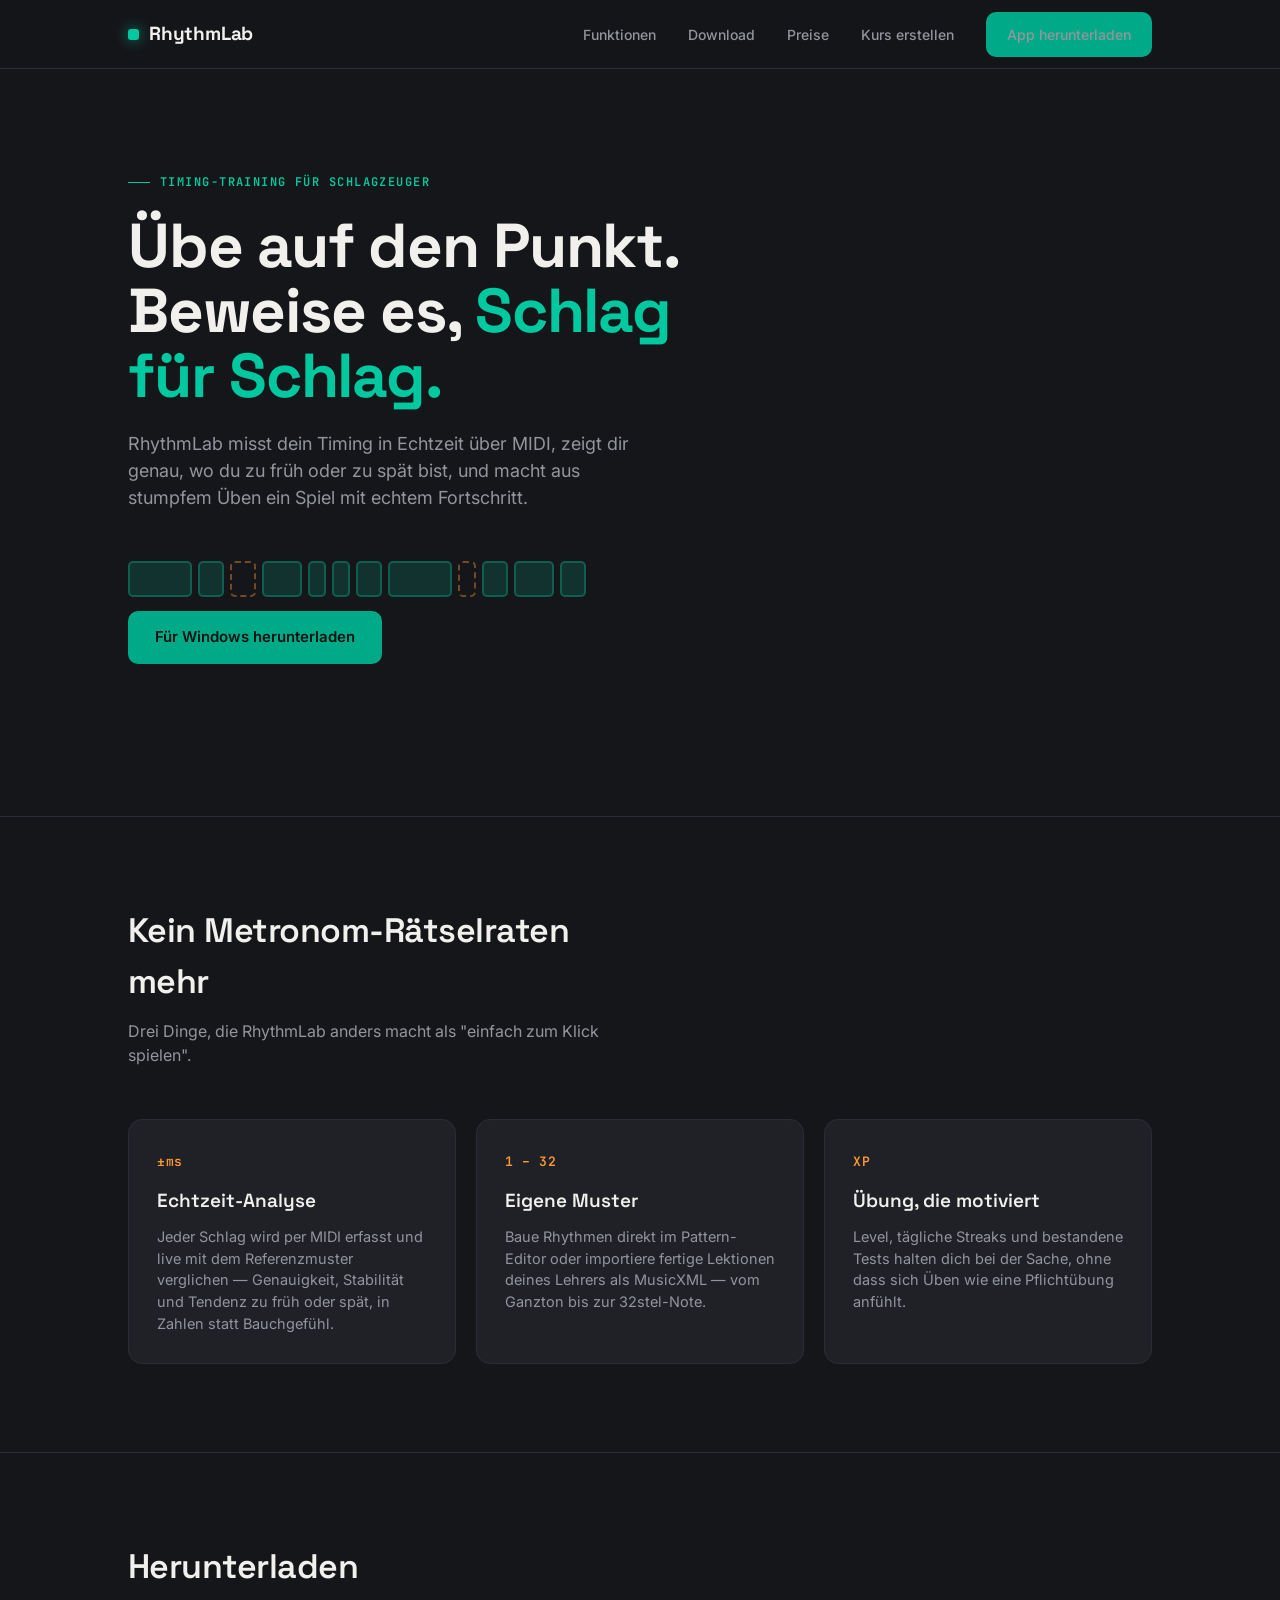
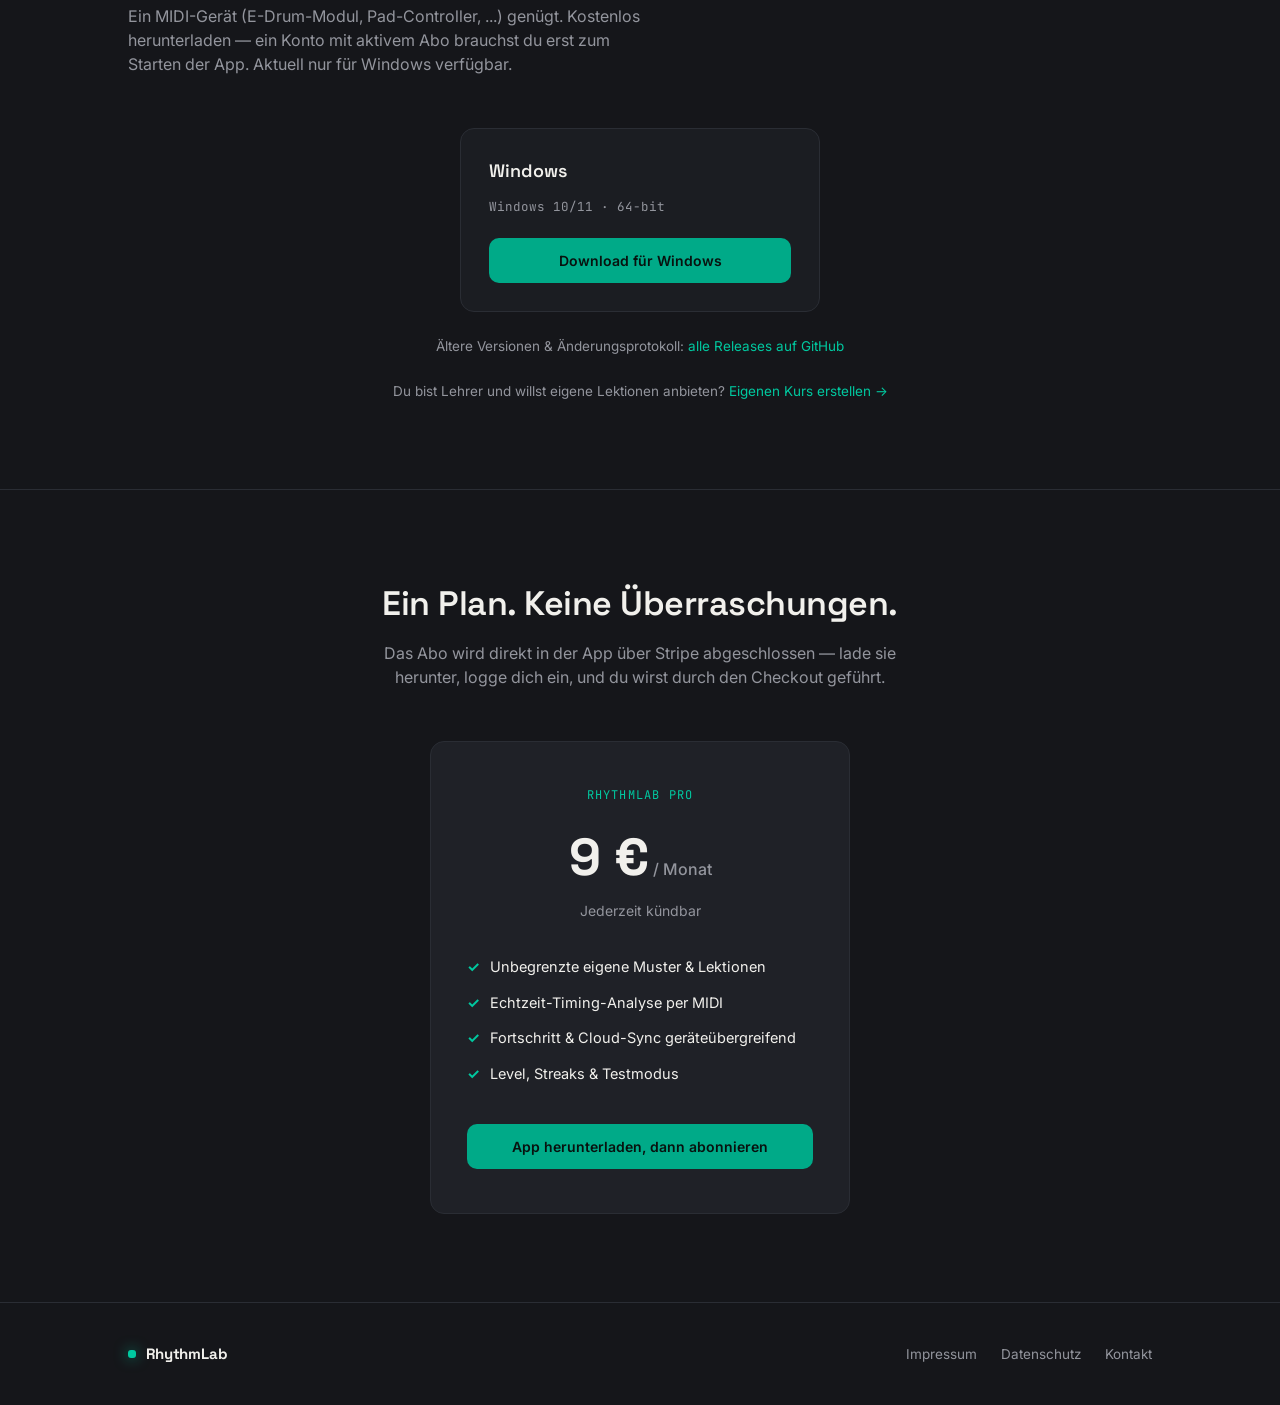
==== index.html @ f74ca128 "Update index.html" ====
<!DOCTYPE html>
<html lang="de">
<head>
<meta charset="UTF-8">
<meta name="viewport" content="width=device-width, initial-scale=1.0">
<title>RhythmLab — Timing-Training für Schlagzeuger</title>
<meta name="description" content="RhythmLab misst dein Timing in Echtzeit über MIDI und macht aus stumpfem Üben ein Spiel mit echtem Fortschritt.">
<link rel="preconnect" href="https://fonts.googleapis.com">
<link rel="preconnect" href="https://fonts.gstatic.com" crossorigin>
<link href="https://fonts.googleapis.com/css2?family=Space+Grotesk:wght@500;600;700&family=Inter:wght@400;500;600&family=JetBrains+Mono:wght@500;600&display=swap" rel="stylesheet">
<style>

  /* ============================================================
     INHALTE, DIE IHR SPÄTER WAHRSCHEINLICH ÄNDERN WOLLT
     ------------------------------------------------------------
     Alle Downloadlinks zeigen auf "/releases/latest/download/..."
     (siehe Script am Dateiende) — das bleibt bei JEDEM neuen
     Release automatisch aktuell, ohne dass ihr diese Datei
     anfassen müsst. NUR bei einer neuen App-Version müsst ihr hier
     nichts tun.
     Ändern werdet ihr eher: Copy-Texte (direkt im HTML unten),
     Preis (Abschnitt "pricing"), Impressum/Datenschutz-Links
     (Footer), Logo/Name ("RhythmLab" — Platzhalter, ersetzen).
     ============================================================ */

  :root{
    --bg:            #15161a;
    --bg-elevated:   #1b1d22;
    --card:          #1f2127;
    --border:        #2a2d34;
    --text:          #f1f0ec;
    --text-muted:    #93959d;
    --teal:          #00c9a0;
    --teal-dim:      #00aa88;
    --orange:        #ff9933;
    --radius:        14px;
    --font-display:  "Space Grotesk", sans-serif;
    --font-body:     "Inter", sans-serif;
    --font-mono:     "JetBrains Mono", monospace;
  }

  *{ box-sizing:border-box; margin:0; padding:0; }

  html{ scroll-behavior:smooth; }

  body{
    background:var(--bg);
    color:var(--text);
    font-family:var(--font-body);
    line-height:1.5;
    -webkit-font-smoothing:antialiased;
  }

  a{ color:inherit; text-decoration:none; }

  :focus-visible{
    outline:2px solid var(--teal);
    outline-offset:3px;
    border-radius:4px;
  }

  .wrap{
    max-width:1080px;
    margin:0 auto;
    padding:0 28px;
  }

  /* ---------------- NAV ---------------- */

  nav.top{
    position:sticky; top:0; z-index:20;
    background:rgba(21,22,26,0.85);
    backdrop-filter:blur(10px);
    border-bottom:1px solid var(--border);
  }
  nav.top .wrap{
    height:68px;
    display:flex; align-items:center; justify-content:space-between;
  }
  .brand{
    display:flex; align-items:center; gap:10px;
    font-family:var(--font-display); font-weight:700; font-size:19px;
    letter-spacing:-0.01em;
  }
  .brand .mark{
    width:11px; height:11px; border-radius:3px;
    background:var(--teal);
    box-shadow:0 0 14px rgba(0,201,160,0.7);
  }
  .nav-links{ display:flex; align-items:center; gap:32px; }
  .nav-links a{
    font-size:14px; color:var(--text-muted); font-weight:500;
    transition:color .15s ease;
  }
  .nav-links a:hover{ color:var(--text); }
  .btn{
    display:inline-flex; align-items:center; justify-content:center; gap:8px;
    font-family:var(--font-body); font-weight:600; font-size:14px;
    padding:11px 20px; border-radius:10px;
    border:1px solid transparent;
    cursor:pointer; transition:transform .12s ease, background .15s ease, border-color .15s ease;
  }
  .btn:hover{ transform:translateY(-1px); }
  .btn-primary{
    background:var(--teal-dim); color:#08120f;
  }
  .btn-primary:hover{ background:var(--teal); }
  .btn-ghost{
    background:transparent; color:var(--text); border-color:var(--border);
  }
  .btn-ghost:hover{ border-color:var(--teal-dim); }

  /* ---------------- HERO ---------------- */

  header.hero{
    padding:104px 0 88px;
    border-bottom:1px solid var(--border);
    overflow:hidden;
  }
  .eyebrow{
    font-family:var(--font-mono); font-size:12px; letter-spacing:0.12em;
    color:var(--teal); text-transform:uppercase; font-weight:600;
    display:flex; align-items:center; gap:10px; margin-bottom:22px;
  }
  .eyebrow::before{
    content:""; width:22px; height:1px; background:var(--teal);
  }
  h1{
    font-family:var(--font-display); font-weight:700;
    font-size:clamp(38px, 5.4vw, 62px);
    line-height:1.05; letter-spacing:-0.02em;
    max-width:15ch; margin-bottom:22px;
  }
  h1 .accent{ color:var(--teal); }
  .hero p.sub{
    font-size:18px; color:var(--text-muted); max-width:46ch; margin-bottom:36px;
  }
  .hero-cta{ display:flex; align-items:center; gap:18px; flex-wrap:wrap; margin-bottom:64px; }
  .hero-cta .btn-primary{ padding:14px 26px; font-size:15px; }
  .hero-cta .alt-os{ font-size:13px; color:var(--text-muted); }
  .hero-cta .alt-os a{ color:var(--text); border-bottom:1px solid var(--border); }
  .hero-cta .alt-os a:hover{ border-color:var(--teal); color:var(--teal); }

  /* ---- Signatur-Element: animierte Step-Chip-Sequenz, dieselbe
         visuelle Sprache wie der Pattern-Editor in der App selbst
         (pattern_display.py) — teal = Note, orange gestrichelt = Rest,
         ein Cursor läuft im Loop durch. ---- */
  .sequencer{
    display:flex; gap:6px; align-items:flex-end; height:64px;
    padding:14px 0;
  }
  .chip{
    border-radius:5px; position:relative; flex-shrink:0;
    background:rgba(0,201,160,0.16);
    border:2px solid rgba(0,201,160,0.3);
    height:36px;
    animation:pulse 3.2s ease-in-out infinite;
  }
  .chip.rest{
    background:transparent;
    border:2px dashed rgba(255,153,51,0.4);
  }
  .chip.w1{ width:64px; } .chip.w2{ width:40px; }
  .chip.w3{ width:26px; } .chip.w4{ width:18px; }

  @keyframes pulse{
    0%, 92%, 100%{ border-color:rgba(0,201,160,0.3); background:rgba(0,201,160,0.16); box-shadow:none; }
    4%{ border-color:var(--teal); background:rgba(0,201,160,0.5); box-shadow:0 0 18px rgba(0,201,160,0.55); }
  }
  .chip.rest{ animation:pulse-rest 3.2s ease-in-out infinite; }
  @keyframes pulse-rest{
    0%, 92%, 100%{ border-color:rgba(255,153,51,0.4); box-shadow:none; }
    4%{ border-color:var(--orange); box-shadow:0 0 16px rgba(255,153,51,0.5); }
  }

  @media (prefers-reduced-motion:reduce){
    html{ scroll-behavior:auto; }
    .chip{ animation:none !important; }
  }

  /* ---------------- FEATURES ---------------- */

  section{ padding:88px 0; border-bottom:1px solid var(--border); }
  .section-head{ max-width:52ch; margin-bottom:52px; }
  .section-head h2{
    font-family:var(--font-display); font-weight:600;
    font-size:clamp(26px, 3vw, 34px); letter-spacing:-0.015em; margin-bottom:12px;
  }
  .section-head p{ color:var(--text-muted); font-size:16px; }

  .grid-3{ display:grid; grid-template-columns:repeat(3, 1fr); gap:20px; }

  .card{
    background:var(--card); border:1px solid var(--border); border-radius:var(--radius);
    padding:28px;
  }
  .card .stat{
    font-family:var(--font-mono); font-weight:600; font-size:13px;
    color:var(--orange); letter-spacing:0.04em; margin-bottom:16px;
    display:inline-block;
  }
  .card h3{
    font-family:var(--font-display); font-weight:600; font-size:19px; margin-bottom:10px;
  }
  .card p{ color:var(--text-muted); font-size:14.5px; }

  /* ---------------- DOWNLOAD ---------------- */

  .grid-downloads{ display:grid; grid-template-columns:repeat(3, 1fr); gap:20px; }
  .dl-card{
    background:var(--bg-elevated); border:1px solid var(--border); border-radius:var(--radius);
    padding:28px; display:flex; flex-direction:column; gap:14px;
  }
  .dl-card .os-name{ font-family:var(--font-display); font-weight:600; font-size:18px; }
  .dl-card .os-req{ font-family:var(--font-mono); font-size:12.5px; color:var(--text-muted); }
  .dl-card .btn{ margin-top:8px; width:100%; }
  .releases-link{
    display:block; text-align:center; margin-top:24px; font-size:13.5px; color:var(--text-muted);
  }
  .releases-link a{ color:var(--teal); border-bottom:1px solid transparent; }
  .releases-link a:hover{ border-color:var(--teal); }

  /* ---------------- PRICING ---------------- */

  .pricing-card{
    max-width:420px; margin:0 auto; text-align:center;
    background:var(--card); border:1px solid var(--border); border-radius:var(--radius);
    padding:44px 36px;
  }
  .pricing-card .plan{ font-family:var(--font-mono); font-size:12px; letter-spacing:0.1em; color:var(--teal); text-transform:uppercase; margin-bottom:14px; }
  .pricing-card .price{ font-family:var(--font-display); font-size:52px; font-weight:700; margin-bottom:4px; }
  .pricing-card .price span{ font-size:16px; color:var(--text-muted); font-weight:500; font-family:var(--font-body); }
  .pricing-card .note{ color:var(--text-muted); font-size:14px; margin-bottom:28px; }
  .pricing-card ul{ list-style:none; text-align:left; margin-bottom:32px; }
  .pricing-card li{ font-size:14.5px; color:var(--text); padding:7px 0; display:flex; gap:10px; }
  .pricing-card li::before{ content:"✓"; color:var(--teal); font-weight:700; }
  .pricing-card .btn{ width:100%; }

  /* ---------------- FOOTER ---------------- */

  footer{ padding:40px 0; }
  footer .wrap{
    display:flex; justify-content:space-between; align-items:center; flex-wrap:wrap; gap:16px;
  }
  footer .brand{ font-size:15px; }
  footer .legal{ display:flex; gap:24px; font-size:13.5px; color:var(--text-muted); }
  footer .legal a:hover{ color:var(--text); }

  @media (max-width:820px){
    .grid-3, .grid-downloads{ grid-template-columns:1fr; }
    header.hero{ padding:80px 0 64px; }
  }

</style>
</head>
<body>

<nav class="top">
  <div class="wrap">
    <div class="brand"><span class="mark"></span>RhythmLab</div>
    <div class="nav-links">
      <a href="#features">Funktionen</a>
      <a href="#download">Download</a>
      <a href="#pricing">Preise</a>
      <a href="/kurs-erstellen.html">Kurs erstellen</a>
      <a class="btn btn-primary" href="#download">App herunterladen</a>
    </div>
  </div>
</nav>

<header class="hero">
  <div class="wrap">
    <div class="eyebrow">Timing-Training für Schlagzeuger</div>
    <h1>Übe auf den Punkt.<br>Beweise es, <span class="accent">Schlag für Schlag.</span></h1>
    <p class="sub">
      RhythmLab misst dein Timing in Echtzeit über MIDI, zeigt dir genau,
      wo du zu früh oder zu spät bist, und macht aus stumpfem Üben ein
      Spiel mit echtem Fortschritt.
    </p>

    <!-- Step-Sequenzer-Signatur: rein dekorativ/animiert, spiegelt
         den Pattern-Editor der App selbst wider. -->
    <div class="sequencer" aria-hidden="true">
      <div class="chip w1"></div>
      <div class="chip w3"></div>
      <div class="chip rest w3"></div>
      <div class="chip w2"></div>
      <div class="chip w4"></div>
      <div class="chip w4"></div>
      <div class="chip w3"></div>
      <div class="chip w1"></div>
      <div class="chip rest w4"></div>
      <div class="chip w3"></div>
      <div class="chip w2"></div>
      <div class="chip w3"></div>
    </div>

    <div class="hero-cta">
      <a id="primary-download" class="btn btn-primary" href="#download">
        Für Windows herunterladen
      </a>
    </div>
  </div>
</header>

<section id="features">
  <div class="wrap">
    <div class="section-head">
      <h2>Kein Metronom-Rätselraten mehr</h2>
      <p>Drei Dinge, die RhythmLab anders macht als "einfach zum Klick spielen".</p>
    </div>
    <div class="grid-3">
      <div class="card">
        <span class="stat">±ms</span>
        <h3>Echtzeit-Analyse</h3>
        <p>Jeder Schlag wird per MIDI erfasst und live mit dem Referenzmuster
           verglichen — Genauigkeit, Stabilität und Tendenz zu früh oder spät,
           in Zahlen statt Bauchgefühl.</p>
      </div>
      <div class="card">
        <span class="stat">1 – 32</span>
        <h3>Eigene Muster</h3>
        <p>Baue Rhythmen direkt im Pattern-Editor oder importiere fertige
           Lektionen deines Lehrers als MusicXML — vom Ganzton bis zur
           32stel-Note.</p>
      </div>
      <div class="card">
        <span class="stat">XP</span>
        <h3>Übung, die motiviert</h3>
        <p>Level, tägliche Streaks und bestandene Tests halten dich bei der
           Sache, ohne dass sich Üben wie eine Pflichtübung anfühlt.</p>
      </div>
    </div>
  </div>
</section>

<section id="download">
  <div class="wrap">
    <div class="section-head">
      <h2>Herunterladen</h2>
      <p>Ein MIDI-Gerät (E-Drum-Modul, Pad-Controller, ...) genügt. Kostenlos
         herunterladen — ein Konto mit aktivem Abo brauchst du erst zum
         Starten der App. Aktuell nur für Windows verfügbar.</p>
    </div>
    <div class="grid-downloads" style="grid-template-columns:1fr; max-width:360px; margin:0 auto;">

      <div class="dl-card">
        <div class="os-name">Windows</div>
        <div class="os-req">Windows 10/11 · 64-bit</div>
        <a class="btn btn-primary" data-dl="windows" href="#">Download für Windows</a>
      </div>

    </div>
    <div class="releases-link">
      Ältere Versionen &amp; Änderungsprotokoll: <a id="releases-page-link" href="#" target="_blank" rel="noopener">alle Releases auf GitHub</a>
    </div>
    <div class="releases-link">
      Du bist Lehrer und willst eigene Lektionen anbieten? <a href="/kurs-erstellen.html">Eigenen Kurs erstellen →</a>
    </div>
  </div>
</section>

<section id="pricing">
  <div class="wrap">
    <div class="section-head" style="margin:0 auto 52px; text-align:center;">
      <h2>Ein Plan. Keine Überraschungen.</h2>
      <p style="margin:0 auto;">Das Abo wird direkt in der App über Stripe abgeschlossen — lade sie
         herunter, logge dich ein, und du wirst durch den Checkout geführt.</p>
    </div>
    <div class="pricing-card">
      <div class="plan">RhythmLab Pro</div>
      <div class="price">9&nbsp;€<span>&nbsp;/ Monat</span></div>
      <div class="note">Jederzeit kündbar</div>
      <ul>
        <li>Unbegrenzte eigene Muster &amp; Lektionen</li>
        <li>Echtzeit-Timing-Analyse per MIDI</li>
        <li>Fortschritt &amp; Cloud-Sync geräteübergreifend</li>
        <li>Level, Streaks &amp; Testmodus</li>
      </ul>
      <a class="btn btn-primary" href="#download">App herunterladen, dann abonnieren</a>
    </div>
  </div>
</section>

<footer>
  <div class="wrap">
    <div class="brand"><span class="mark" style="width:8px;height:8px;"></span>RhythmLab</div>
    <div class="legal">
      <a href="/impressum.html">Impressum</a>
      <a href="/datenschutz.html">Datenschutz</a>
      <a href="mailto:info@drumtiming.com">Kontakt</a>
    </div>
  </div>
</footer>

<script>
  /* ============================================================
     KONFIGURATION — hier tragt ihr einmalig euer GitHub-Repo ein.
     Die Downloadlinks brauchen danach bei neuen App-Versionen KEINE
     Änderung mehr: "/releases/latest/download/<datei>" liefert
     immer automatisch die aktuellste hochgeladene Datei dieses
     Namens (siehe .github/workflows/build-release.yml, das genau
     diese Dateinamen erzeugt).
     ============================================================ */
  const GITHUB_OWNER = "Tim0324";
  const GITHUB_REPO  = "drumtiming-releases";

  // Einzelne .exe (--onefile-Build), kein .zip mehr — Dateiname muss
  // bei jedem künftigen manuellen Release exakt so wieder hochgeladen
  // werden, sonst zeigt der Link ins Leere.
  const ASSETS = {
    windows: "DrumTiming.exe",
  };

  const releaseBase = `https://github.com/${GITHUB_OWNER}/${GITHUB_REPO}/releases/latest/download/`;
  const releasesPage = `https://github.com/${GITHUB_OWNER}/${GITHUB_REPO}/releases`;

  document.querySelectorAll("[data-dl]").forEach(el => {
    const os = el.getAttribute("data-dl");
    el.href = releaseBase + ASSETS[os];
  });
  document.getElementById("releases-page-link").href = releasesPage;

  // Nur Windows im Angebot — der große Hero-Button zeigt daher immer
  // direkt auf die feste "latest"-Download-URL, ohne OS-Erkennung.
  const primary = document.getElementById("primary-download");
  primary.href = releaseBase + ASSETS.windows;
</script>

</body>
</html>
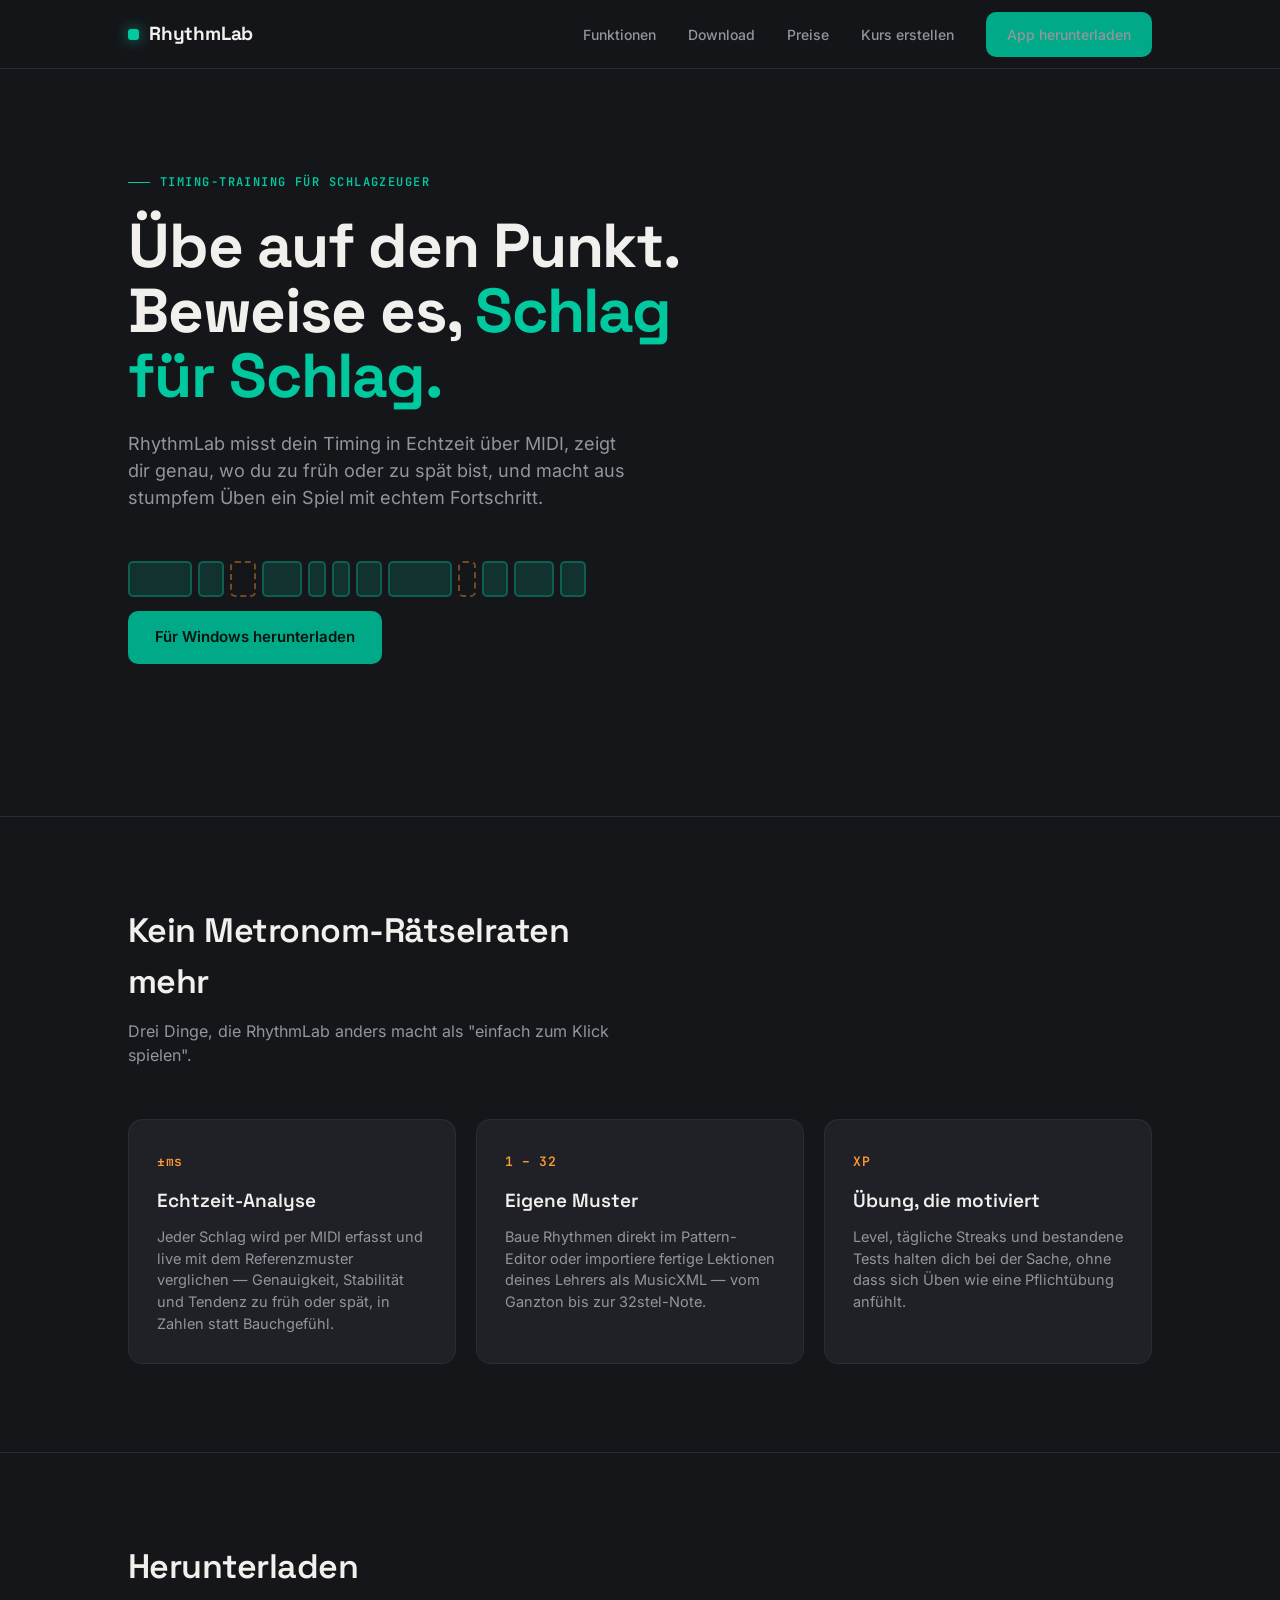
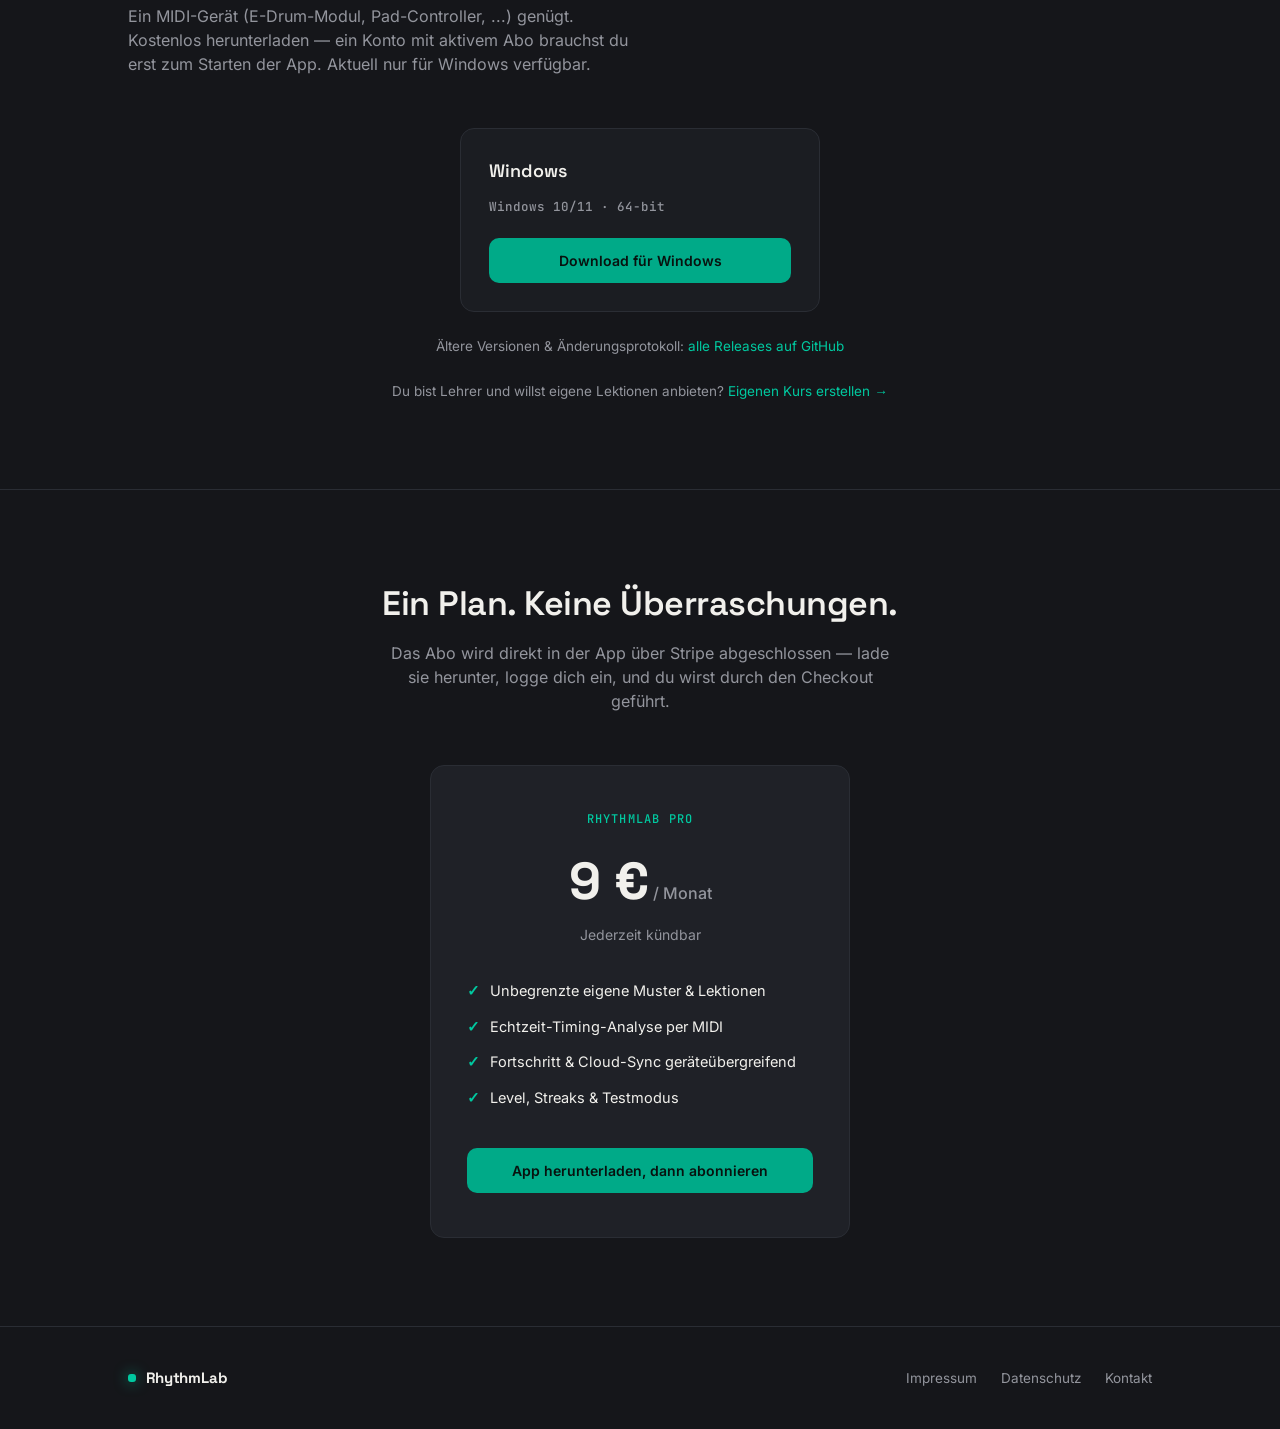
==== commit 84de4c5f: "Update index.html" ====
--- a/index.html
+++ b/index.html
@@ -5,9 +5,7 @@
 <meta name="viewport" content="width=device-width, initial-scale=1.0">
 <title>RhythmLab — Timing-Training für Schlagzeuger</title>
 <meta name="description" content="RhythmLab misst dein Timing in Echtzeit über MIDI und macht aus stumpfem Üben ein Spiel mit echtem Fortschritt.">
-<link rel="preconnect" href="https://fonts.googleapis.com">
-<link rel="preconnect" href="https://fonts.gstatic.com" crossorigin>
-<link href="https://fonts.googleapis.com/css2?family=Space+Grotesk:wght@500;600;700&family=Inter:wght@400;500;600&family=JetBrains+Mono:wght@500;600&display=swap" rel="stylesheet">
+<link href="/fonts/fonts.css" rel="stylesheet">
 <style>
 
   /* ============================================================
@@ -428,4 +426,4 @@
 </script>
 
 </body>
-</html>
+</html>
--- a/fonts/fonts.css
+++ b/fonts/fonts.css
@@ -0,0 +1,56 @@
+@font-face {
+  font-family: 'Space Grotesk';
+  font-style: normal;
+  font-weight: 500;
+  font-display: swap;
+  src: url('/fonts/space-grotesk-500.woff2') format('woff2');
+}
+@font-face {
+  font-family: 'Space Grotesk';
+  font-style: normal;
+  font-weight: 600;
+  font-display: swap;
+  src: url('/fonts/space-grotesk-600.woff2') format('woff2');
+}
+@font-face {
+  font-family: 'Space Grotesk';
+  font-style: normal;
+  font-weight: 700;
+  font-display: swap;
+  src: url('/fonts/space-grotesk-700.woff2') format('woff2');
+}
+@font-face {
+  font-family: 'Inter';
+  font-style: normal;
+  font-weight: 400;
+  font-display: swap;
+  src: url('/fonts/inter-400.woff2') format('woff2');
+}
+@font-face {
+  font-family: 'Inter';
+  font-style: normal;
+  font-weight: 500;
+  font-display: swap;
+  src: url('/fonts/inter-500.woff2') format('woff2');
+}
+@font-face {
+  font-family: 'Inter';
+  font-style: normal;
+  font-weight: 600;
+  font-display: swap;
+  src: url('/fonts/inter-600.woff2') format('woff2');
+}
+@font-face {
+  font-family: 'JetBrains Mono';
+  font-style: normal;
+  font-weight: 500;
+  font-display: swap;
+  src: url('/fonts/jetbrains-mono-500.woff2') format('woff2');
+}
+@font-face {
+  font-family: 'JetBrains Mono';
+  font-style: normal;
+  font-weight: 600;
+  font-display: swap;
+  src: url('/fonts/jetbrains-mono-600.woff2') format('woff2');
+}
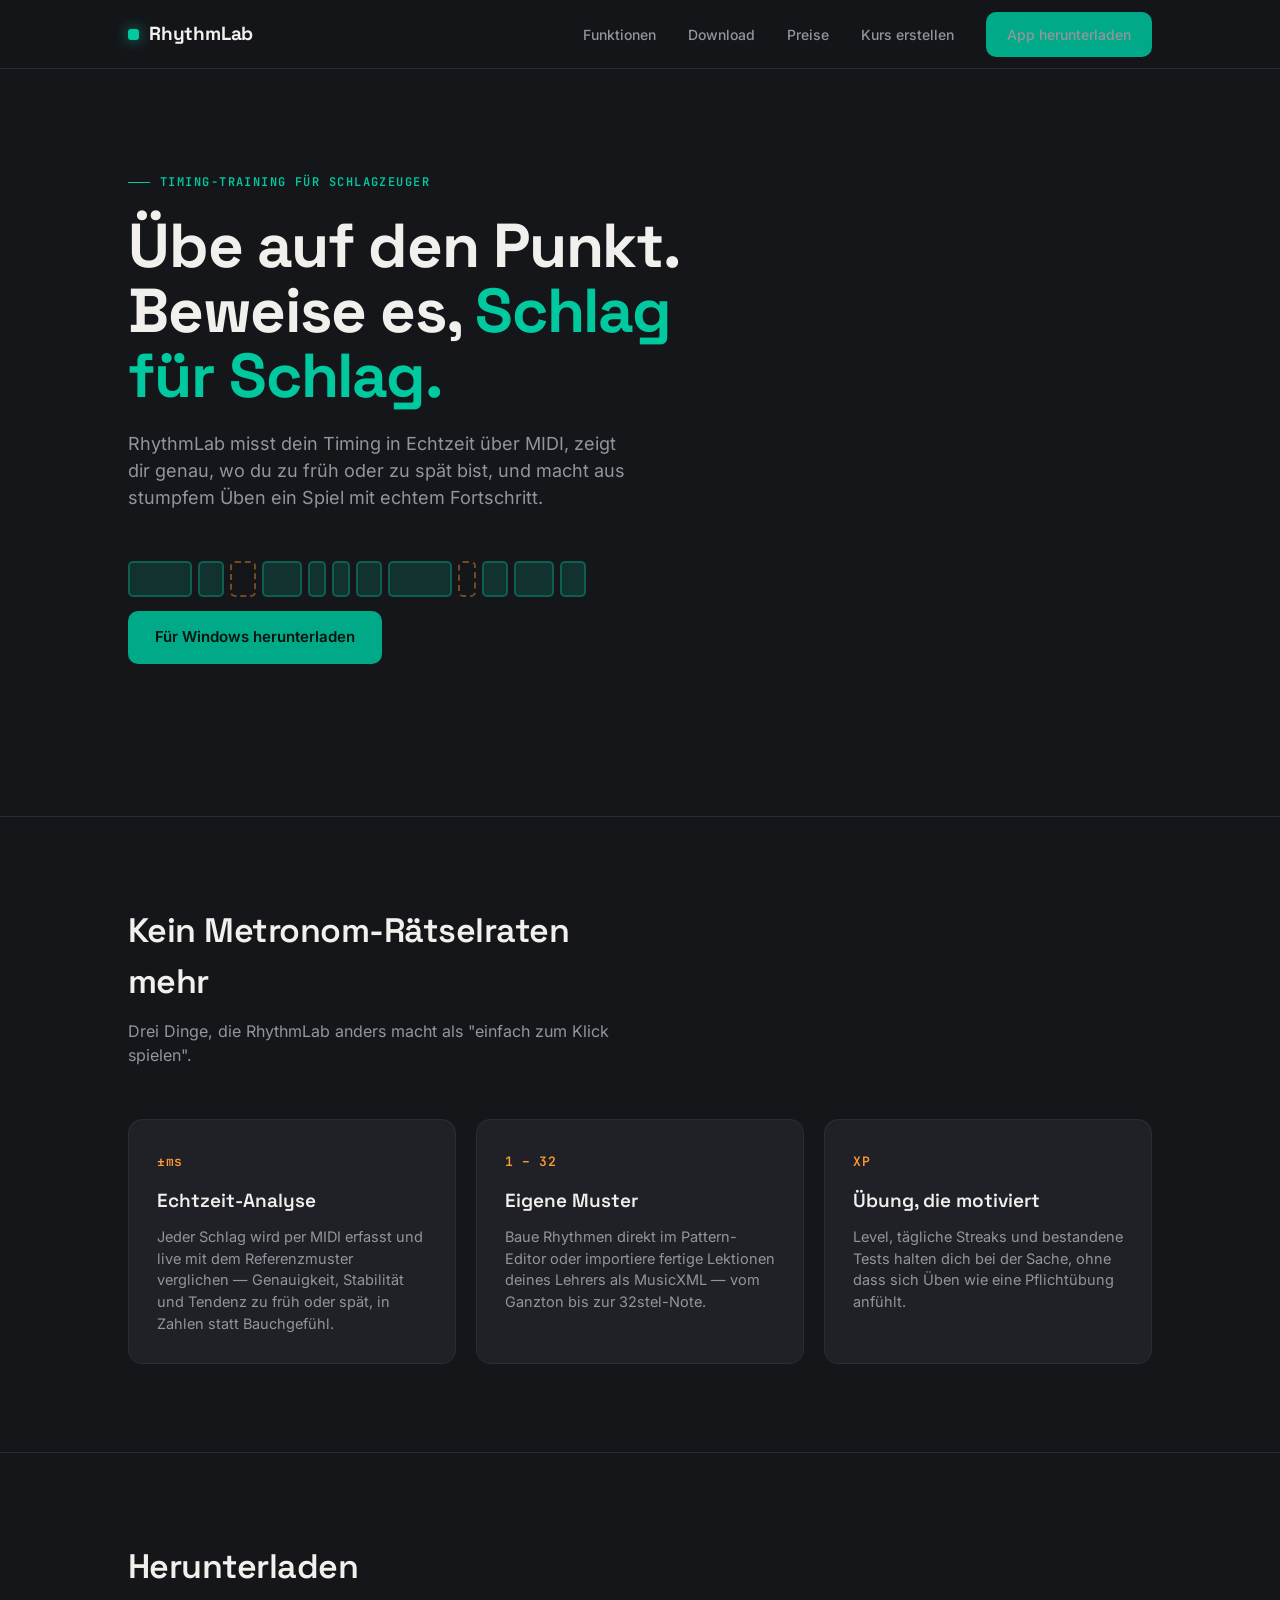
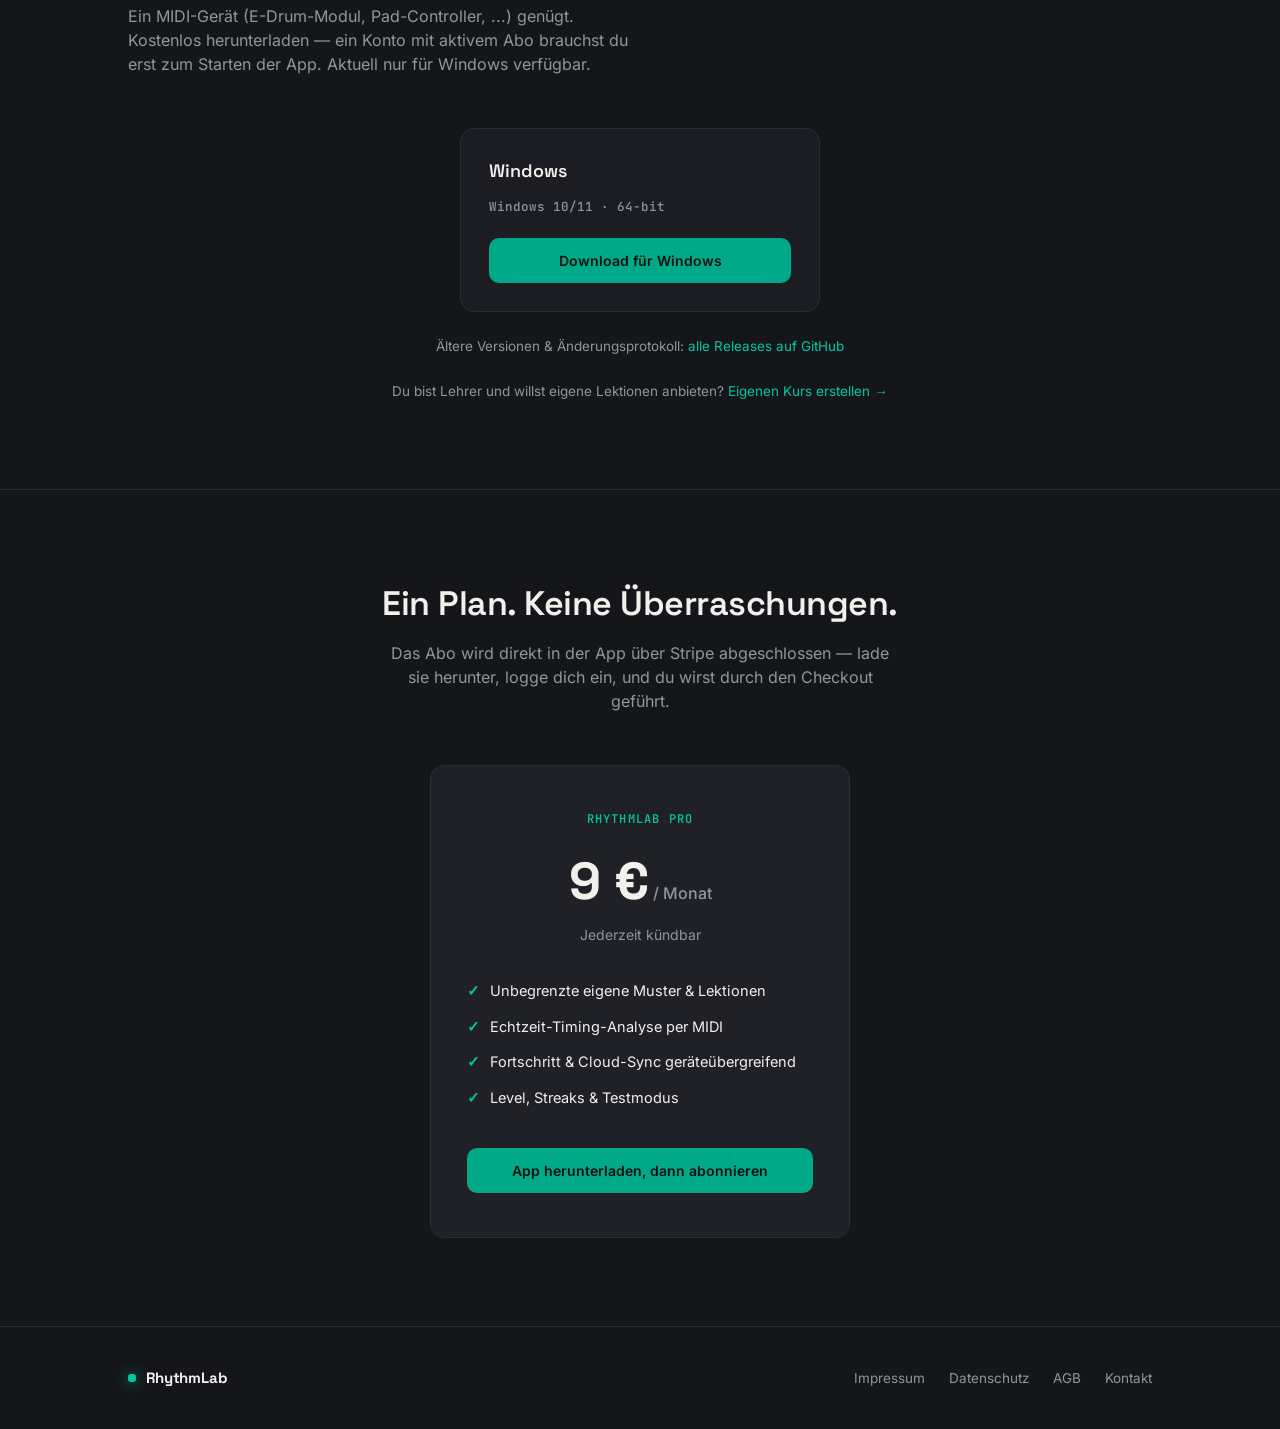
==== commit 4ab483e1: "Update index.html" ====
--- a/index.html
+++ b/index.html
@@ -386,6 +386,7 @@
     <div class="legal">
       <a href="/impressum.html">Impressum</a>
       <a href="/datenschutz.html">Datenschutz</a>
+      <a href="/agb.html">AGB</a>
       <a href="mailto:info@drumtiming.com">Kontakt</a>
     </div>
   </div>
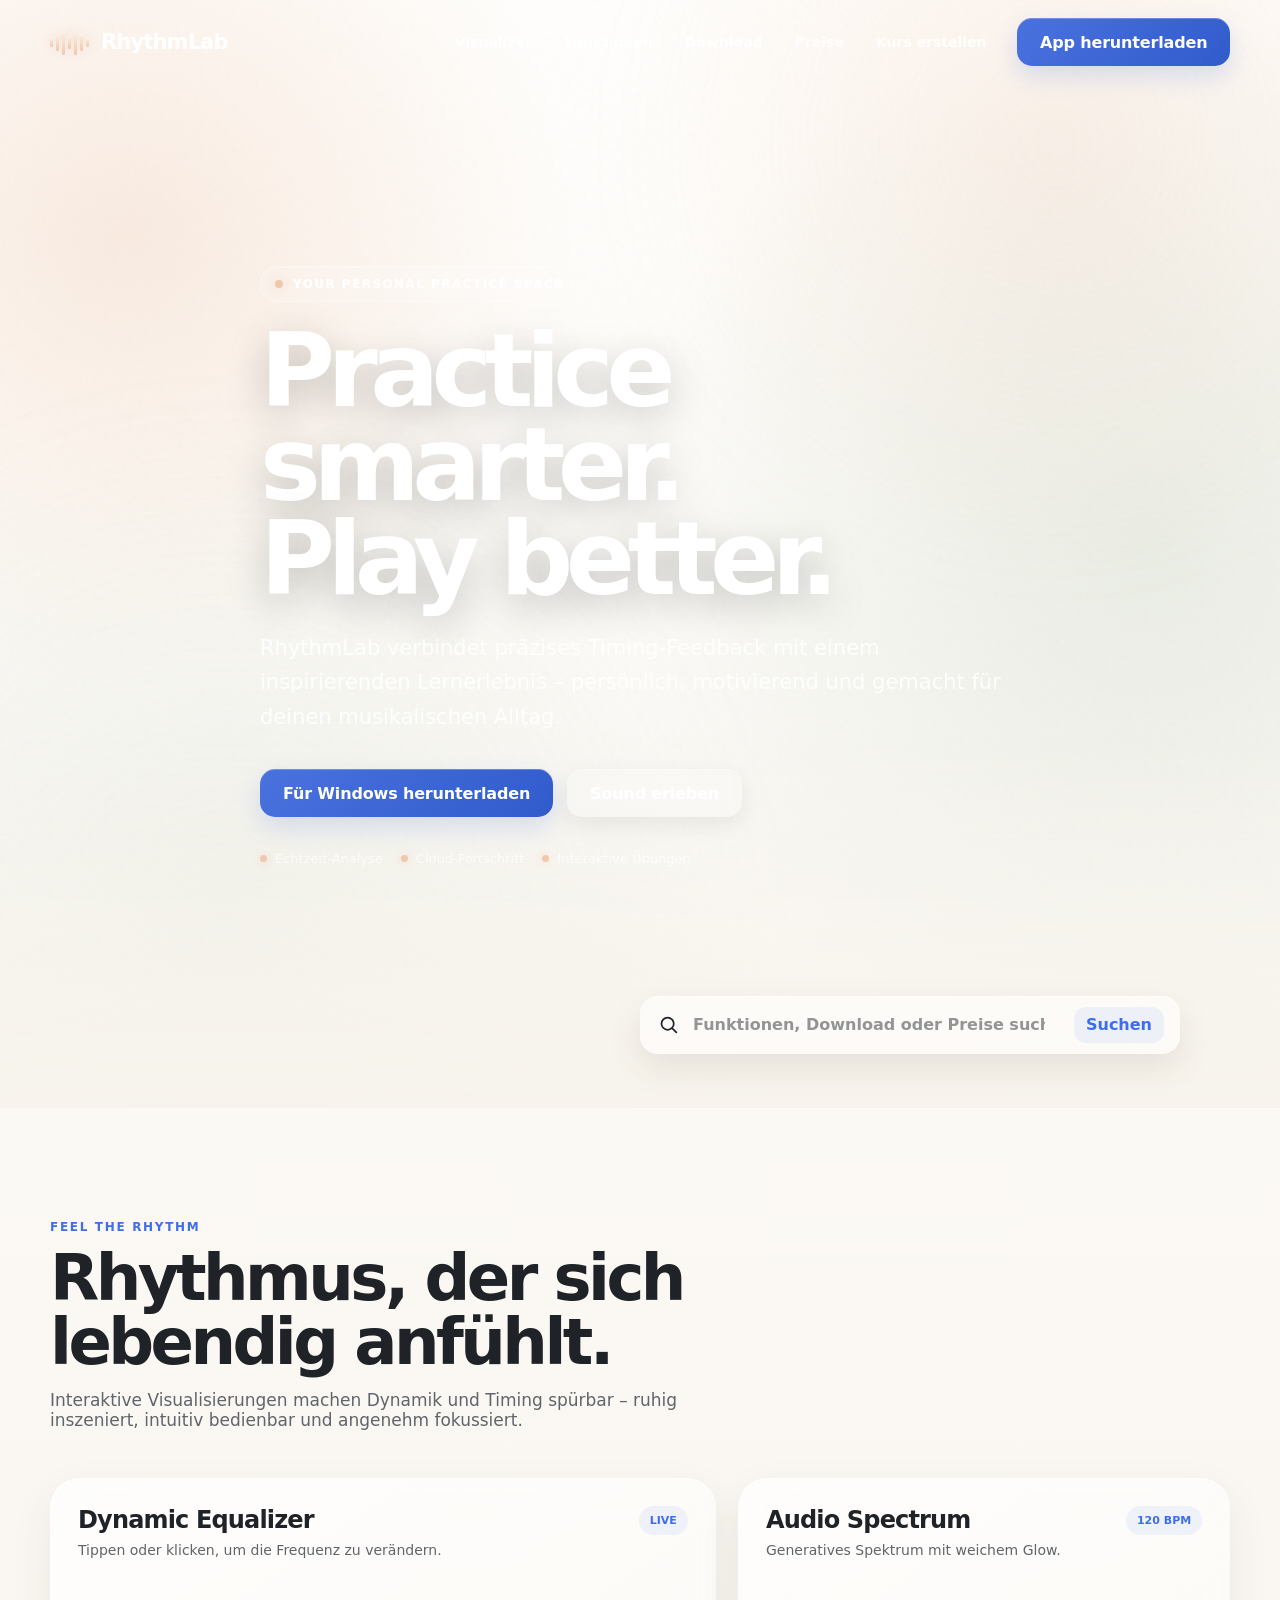
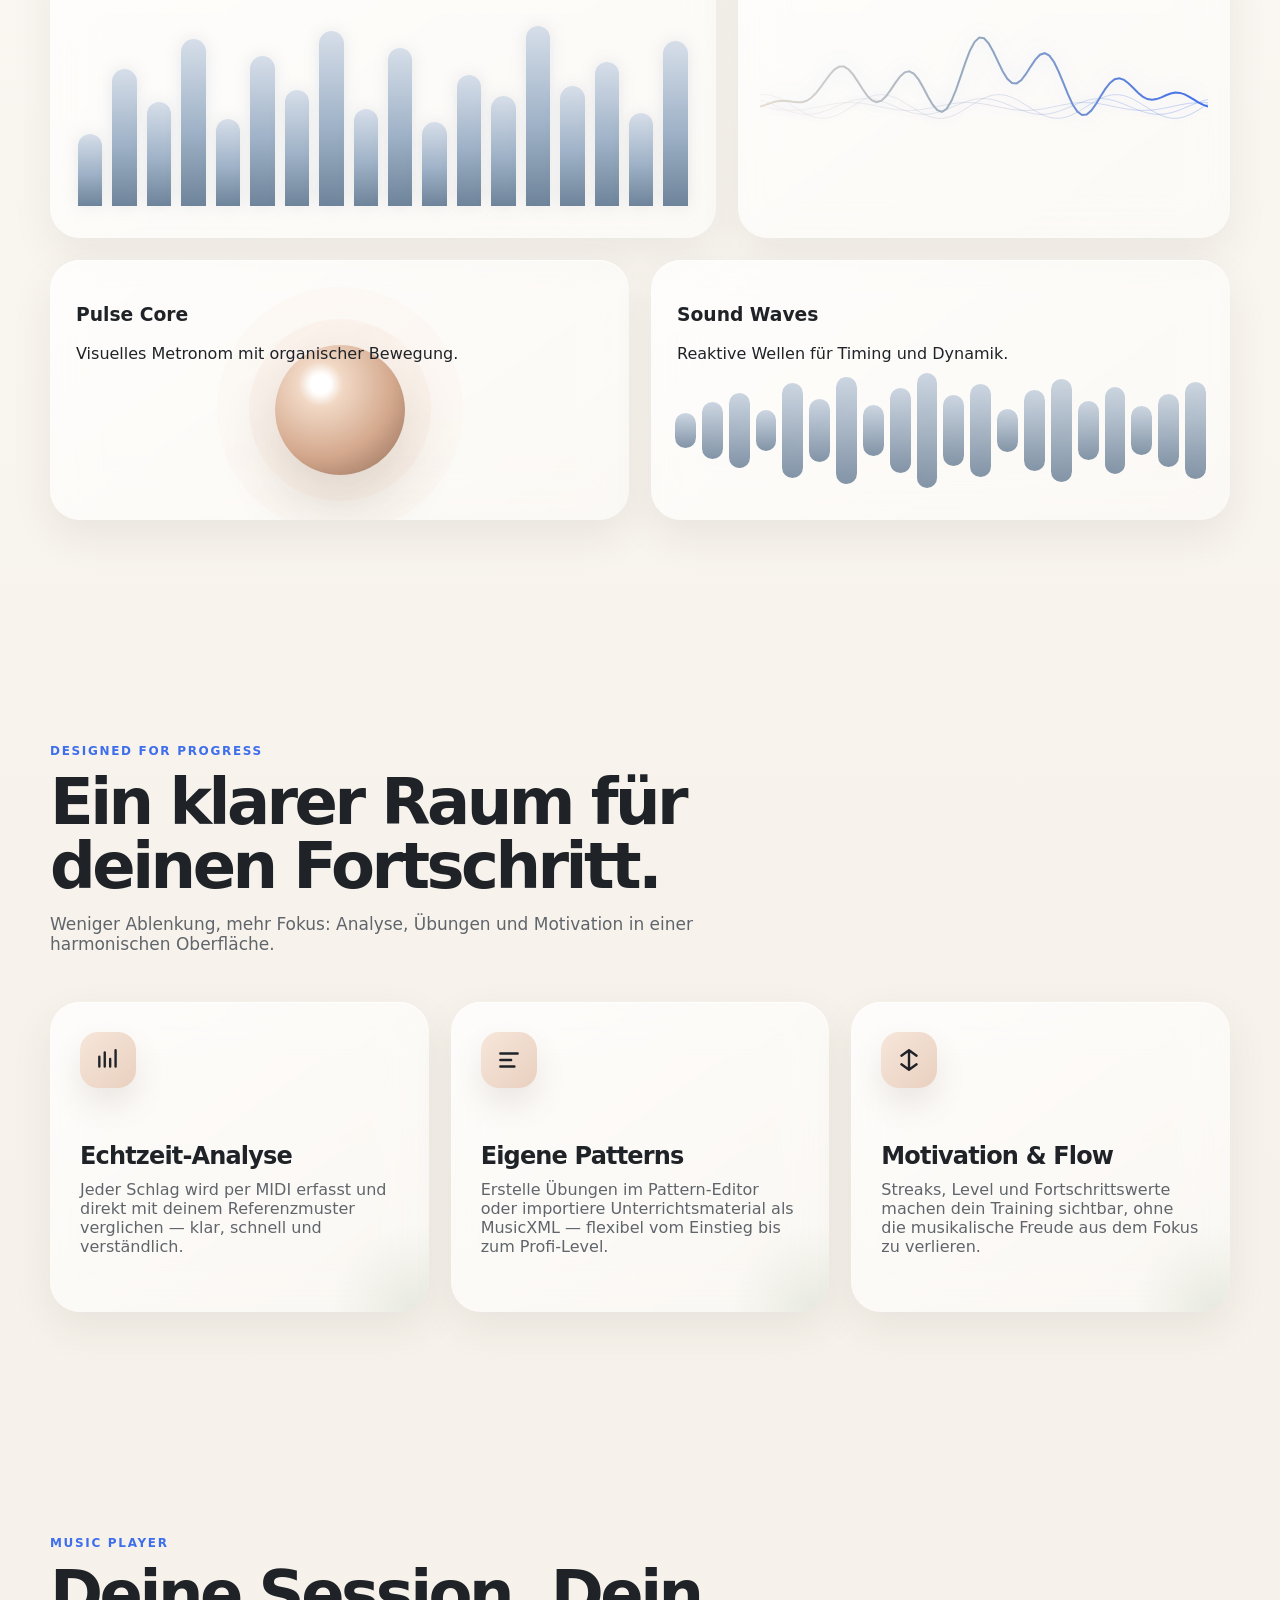
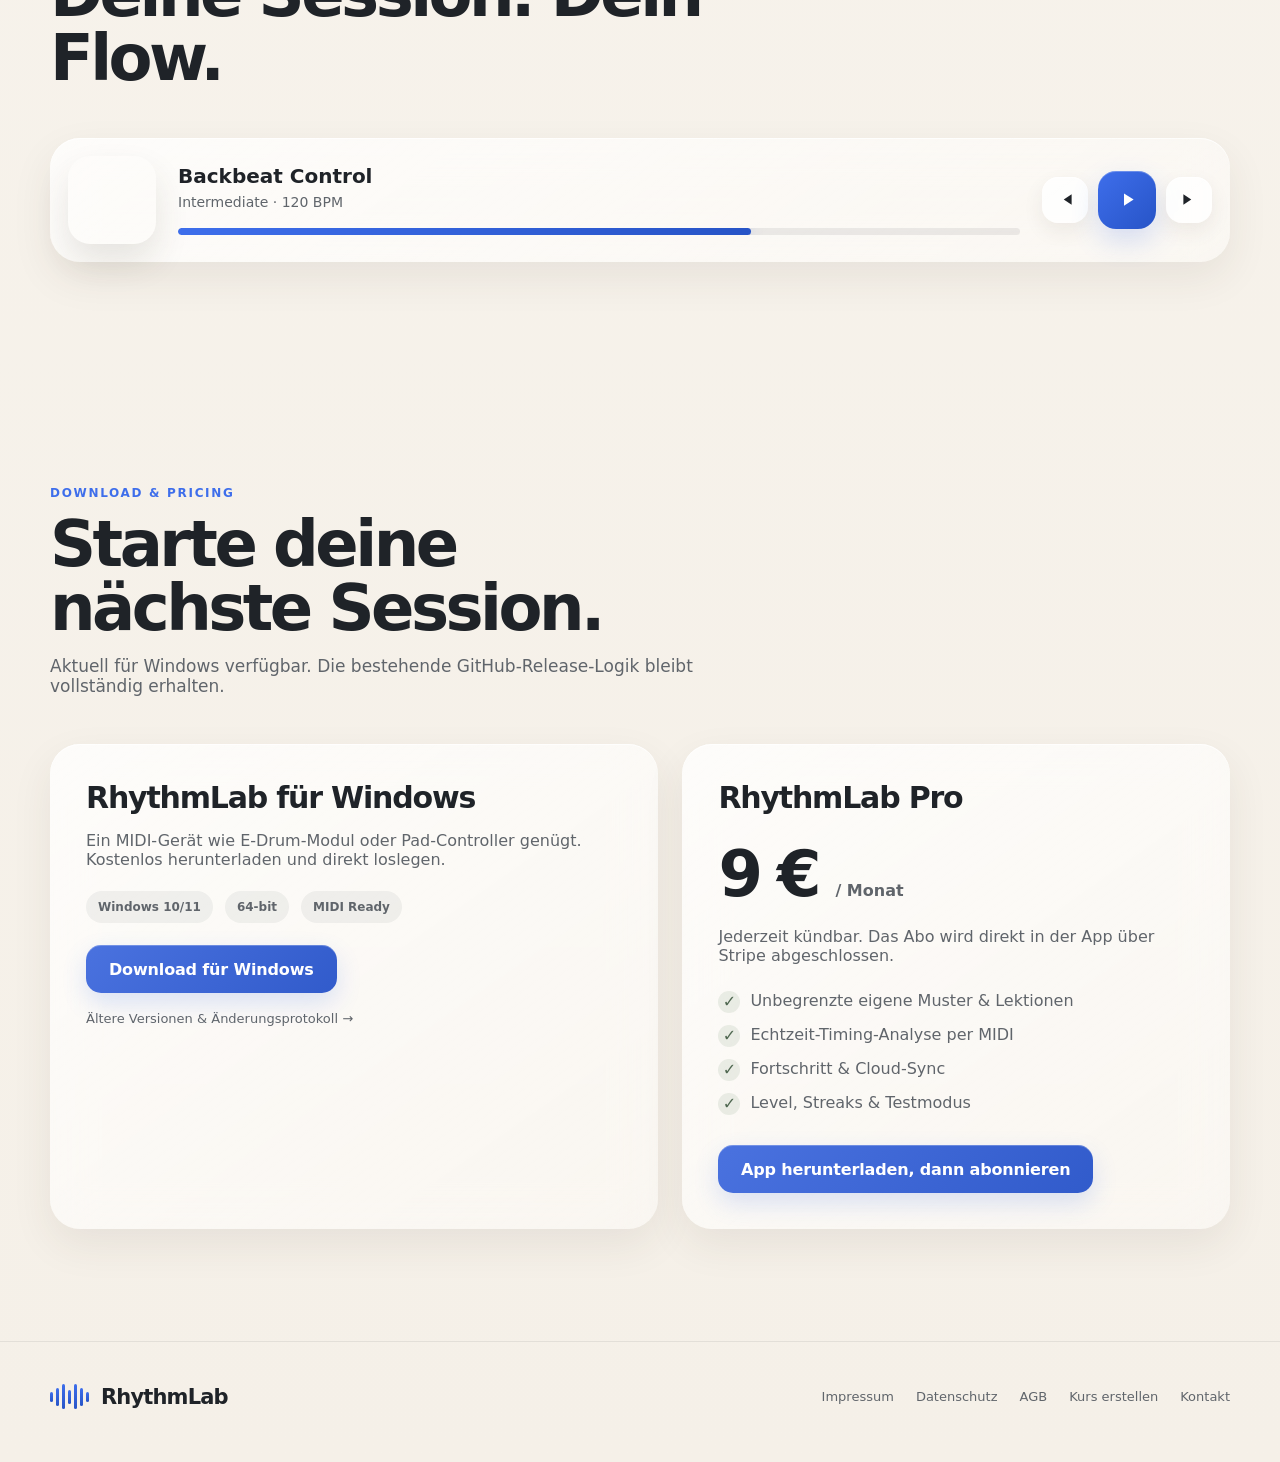
==== commit 538b5849: "Update index.html" ====
--- a/index.html
+++ b/index.html
@@ -1,430 +1,942 @@
-<!DOCTYPE html>
+<!doctype html>
 <html lang="de">
 <head>
-<meta charset="UTF-8">
-<meta name="viewport" content="width=device-width, initial-scale=1.0">
-<title>RhythmLab — Timing-Training für Schlagzeuger</title>
-<meta name="description" content="RhythmLab misst dein Timing in Echtzeit über MIDI und macht aus stumpfem Üben ein Spiel mit echtem Fortschritt.">
-<link href="/fonts/fonts.css" rel="stylesheet">
-<style>
-
-  /* ============================================================
-     INHALTE, DIE IHR SPÄTER WAHRSCHEINLICH ÄNDERN WOLLT
-     ------------------------------------------------------------
-     Alle Downloadlinks zeigen auf "/releases/latest/download/..."
-     (siehe Script am Dateiende) — das bleibt bei JEDEM neuen
-     Release automatisch aktuell, ohne dass ihr diese Datei
-     anfassen müsst. NUR bei einer neuen App-Version müsst ihr hier
-     nichts tun.
-     Ändern werdet ihr eher: Copy-Texte (direkt im HTML unten),
-     Preis (Abschnitt "pricing"), Impressum/Datenschutz-Links
-     (Footer), Logo/Name ("RhythmLab" — Platzhalter, ersetzen).
-     ============================================================ */
+  <meta charset="utf-8">
+  <meta name="viewport" content="width=device-width, initial-scale=1">
+  <meta name="theme-color" content="#EAF7FF">
+  <meta name="description" content="RhythmLab – moderne Timing-Analyse und motivierendes Schlagzeugtraining.">
+  <title>RhythmLab — Practice smarter. Play better.</title>
+
+  <style>
 
   :root{
-    --bg:            #15161a;
-    --bg-elevated:   #1b1d22;
-    --card:          #1f2127;
-    --border:        #2a2d34;
-    --text:          #f1f0ec;
-    --text-muted:    #93959d;
-    --teal:          #00c9a0;
-    --teal-dim:      #00aa88;
-    --orange:        #ff9933;
-    --radius:        14px;
-    --font-display:  "Space Grotesk", sans-serif;
-    --font-body:     "Inter", sans-serif;
-    --font-mono:     "JetBrains Mono", monospace;
-  }
-
-  *{ box-sizing:border-box; margin:0; padding:0; }
-
-  html{ scroll-behavior:smooth; }
-
+    --hero-image:url("[data-uri]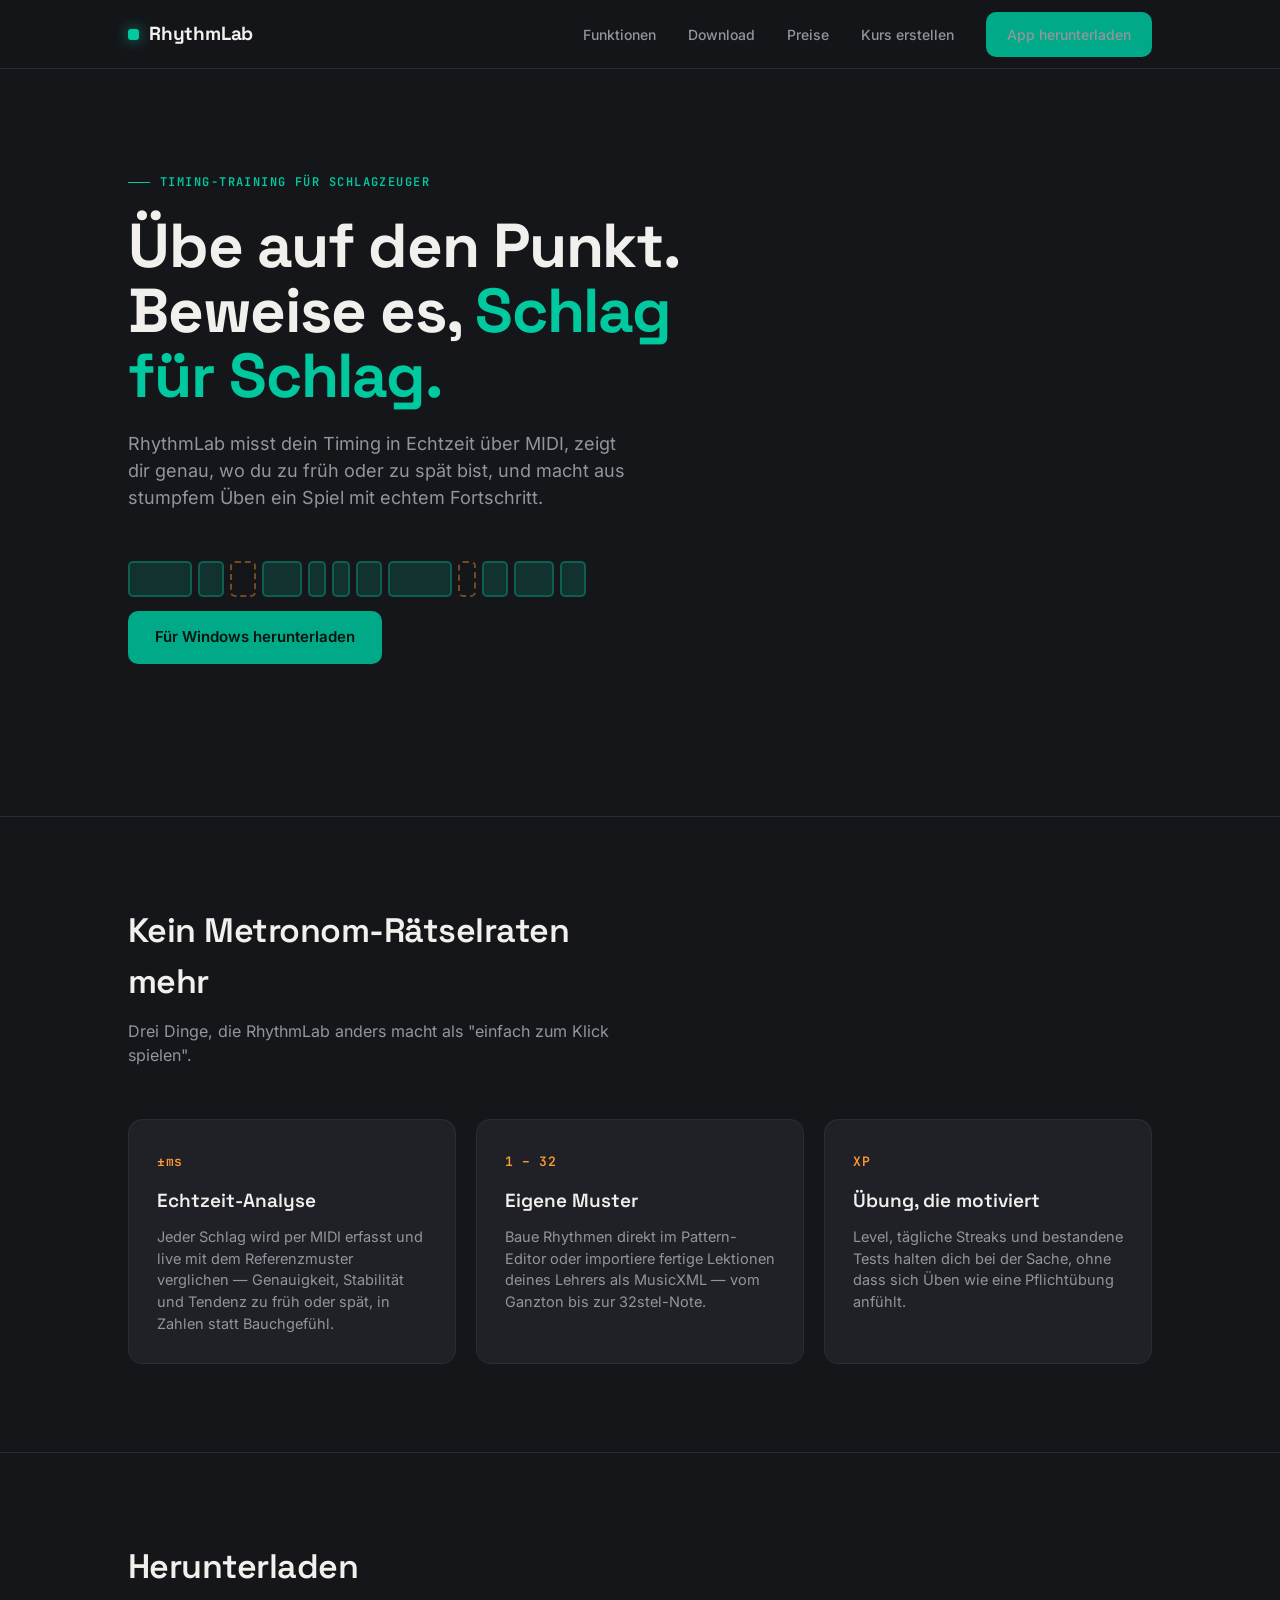
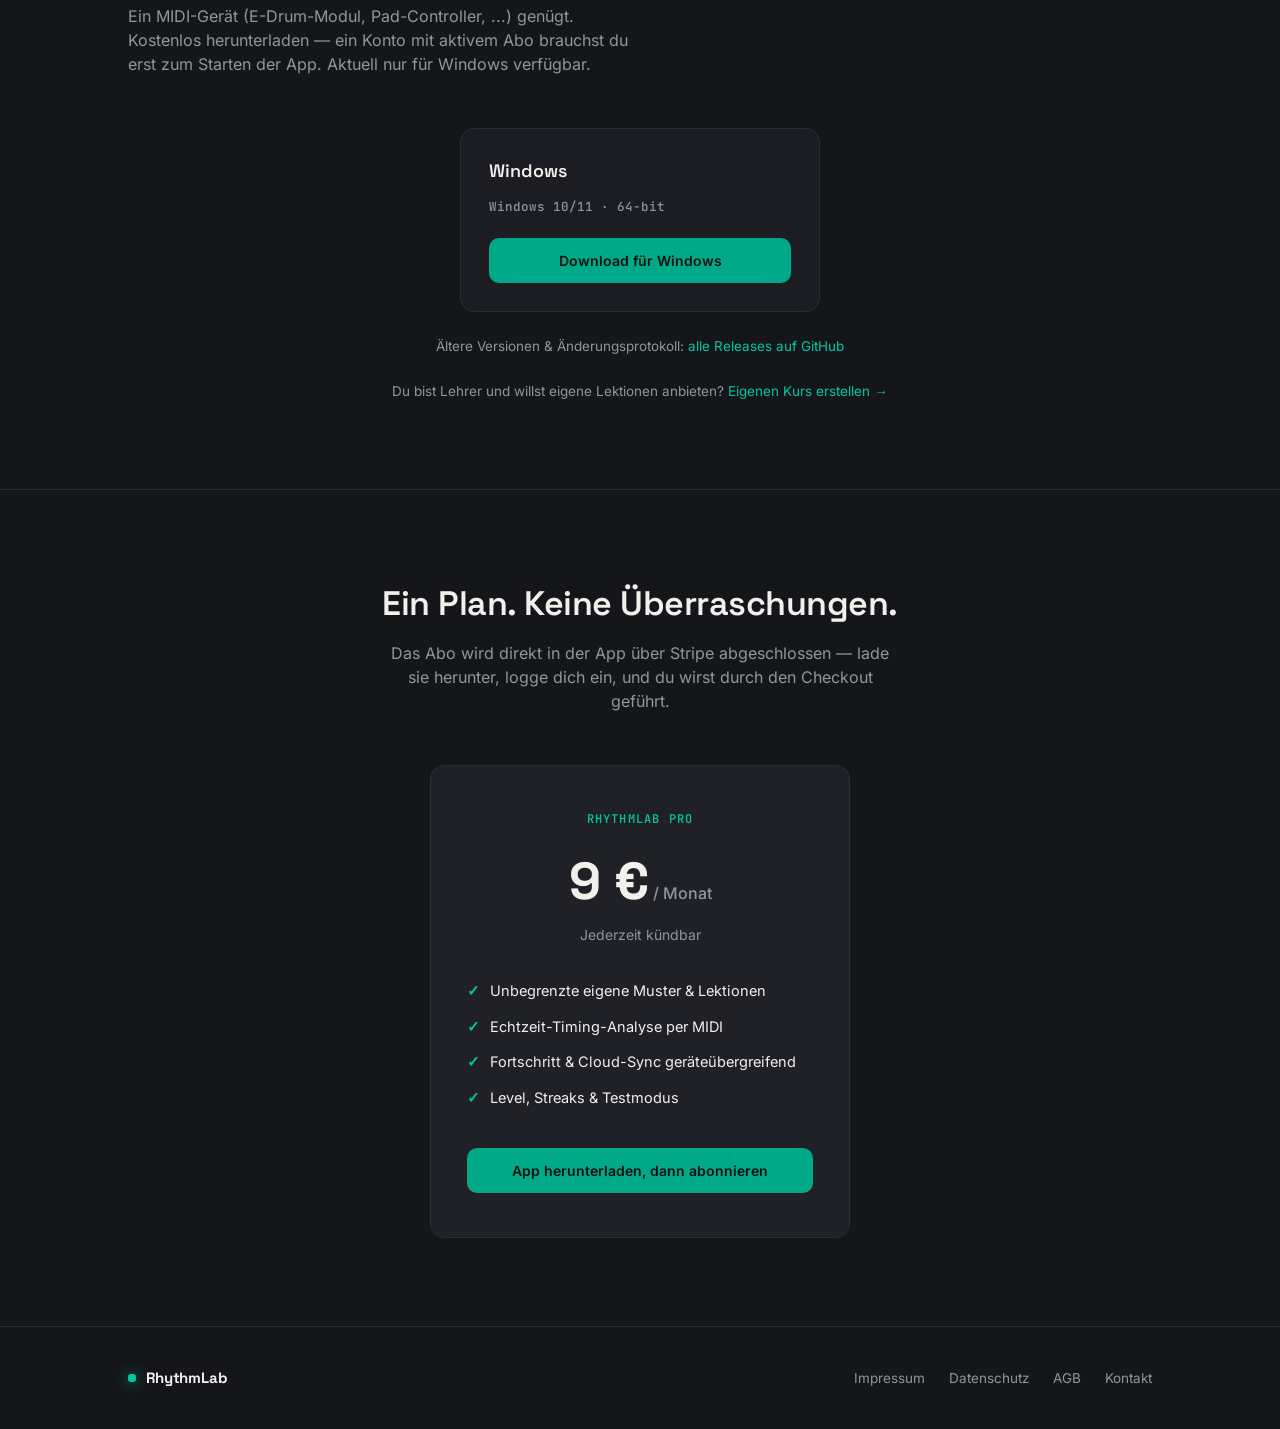
==== commit f34e3a6e: "Update index.html" ====
--- a/index.html
+++ b/index.html
@@ -1,942 +1,430 @@
-<!doctype html>
+<!DOCTYPE html>
 <html lang="de">
 <head>
-  <meta charset="utf-8">
-  <meta name="viewport" content="width=device-width, initial-scale=1">
-  <meta name="theme-color" content="#EAF7FF">
-  <meta name="description" content="RhythmLab – moderne Timing-Analyse und motivierendes Schlagzeugtraining.">
-  <title>RhythmLab — Practice smarter. Play better.</title>
-
-  <style>
+<meta charset="UTF-8">
+<meta name="viewport" content="width=device-width, initial-scale=1.0">
+<title>RhythmLab — Timing-Training für Schlagzeuger</title>
+<meta name="description" content="RhythmLab misst dein Timing in Echtzeit über MIDI und macht aus stumpfem Üben ein Spiel mit echtem Fortschritt.">
+<link href="/fonts/fonts.css" rel="stylesheet">
+<style>
+
+  /* ============================================================
+     INHALTE, DIE IHR SPÄTER WAHRSCHEINLICH ÄNDERN WOLLT
+     ------------------------------------------------------------
+     Alle Downloadlinks zeigen auf "/releases/latest/download/..."
+     (siehe Script am Dateiende) — das bleibt bei JEDEM neuen
+     Release automatisch aktuell, ohne dass ihr diese Datei
+     anfassen müsst. NUR bei einer neuen App-Version müsst ihr hier
+     nichts tun.
+     Ändern werdet ihr eher: Copy-Texte (direkt im HTML unten),
+     Preis (Abschnitt "pricing"), Impressum/Datenschutz-Links
+     (Footer), Logo/Name ("RhythmLab" — Platzhalter, ersetzen).
+     ============================================================ */
 
   :root{
-    --hero-image:url("[data-uri]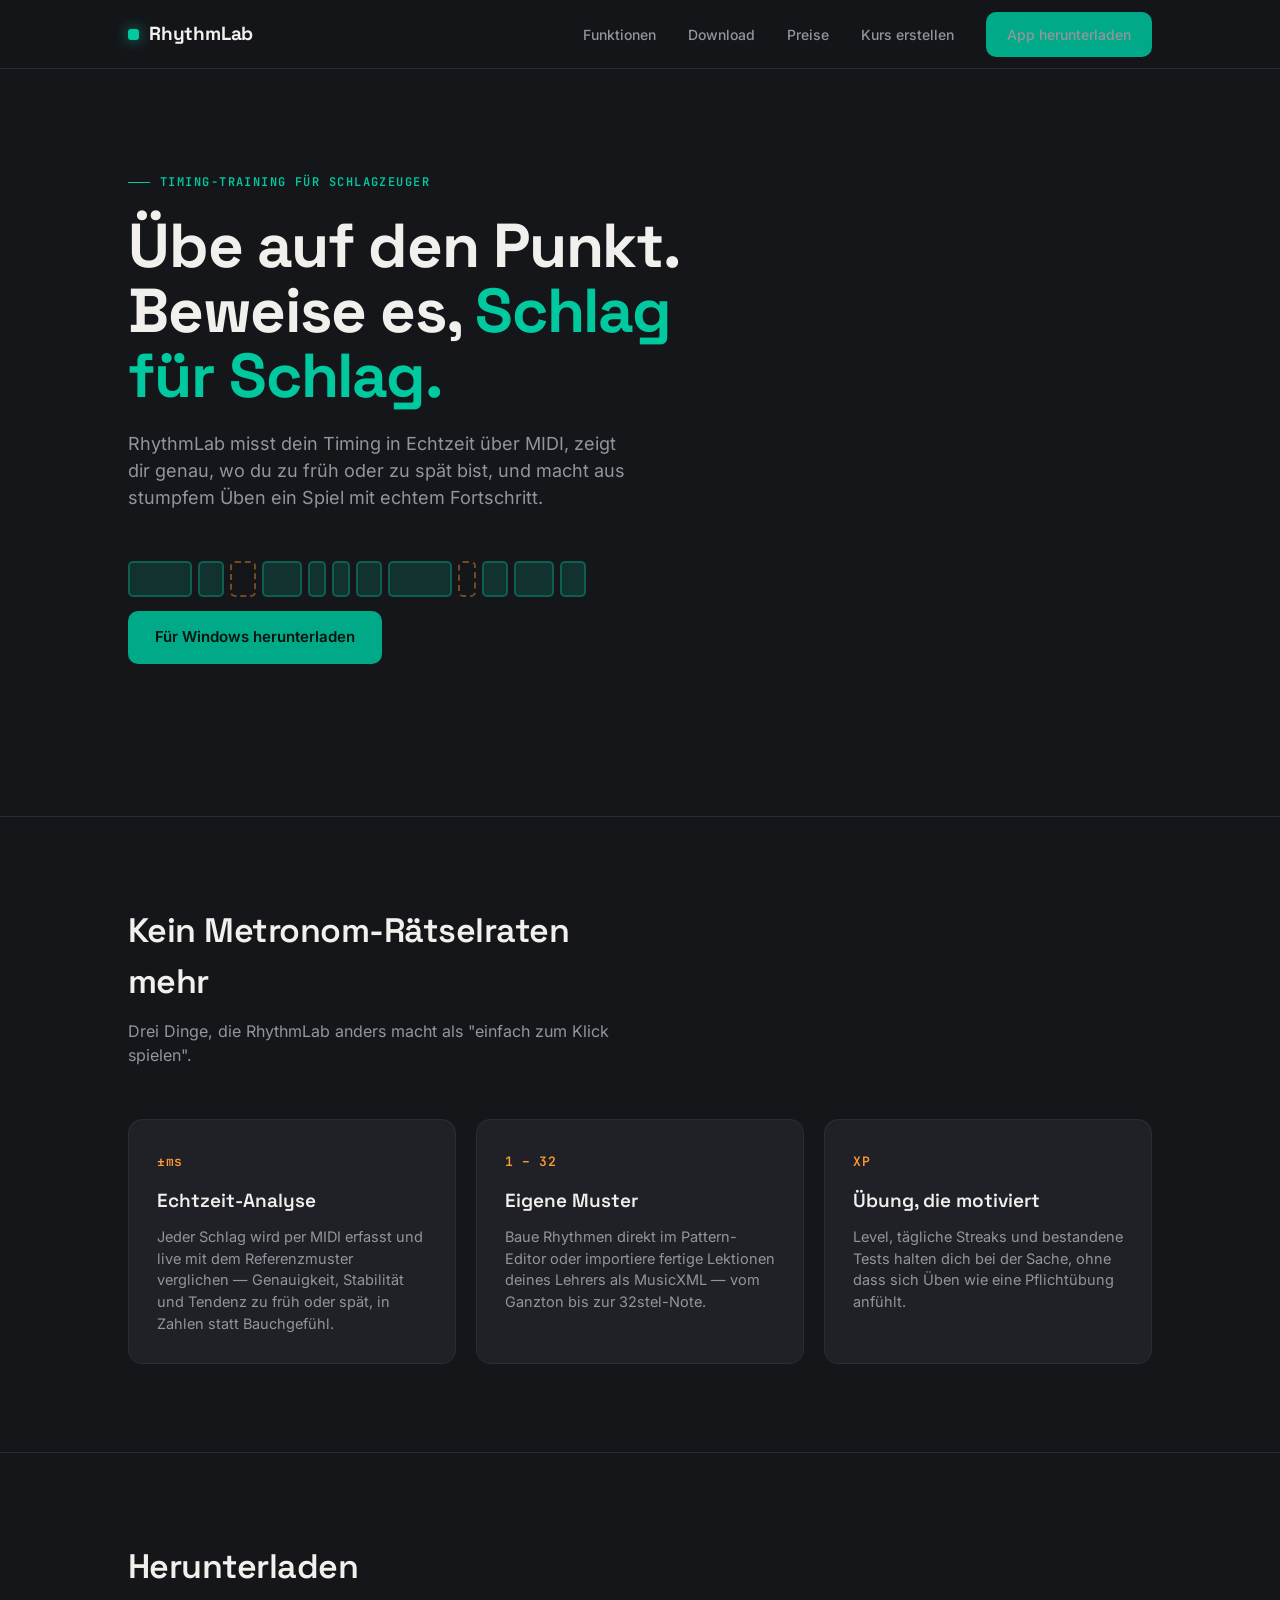
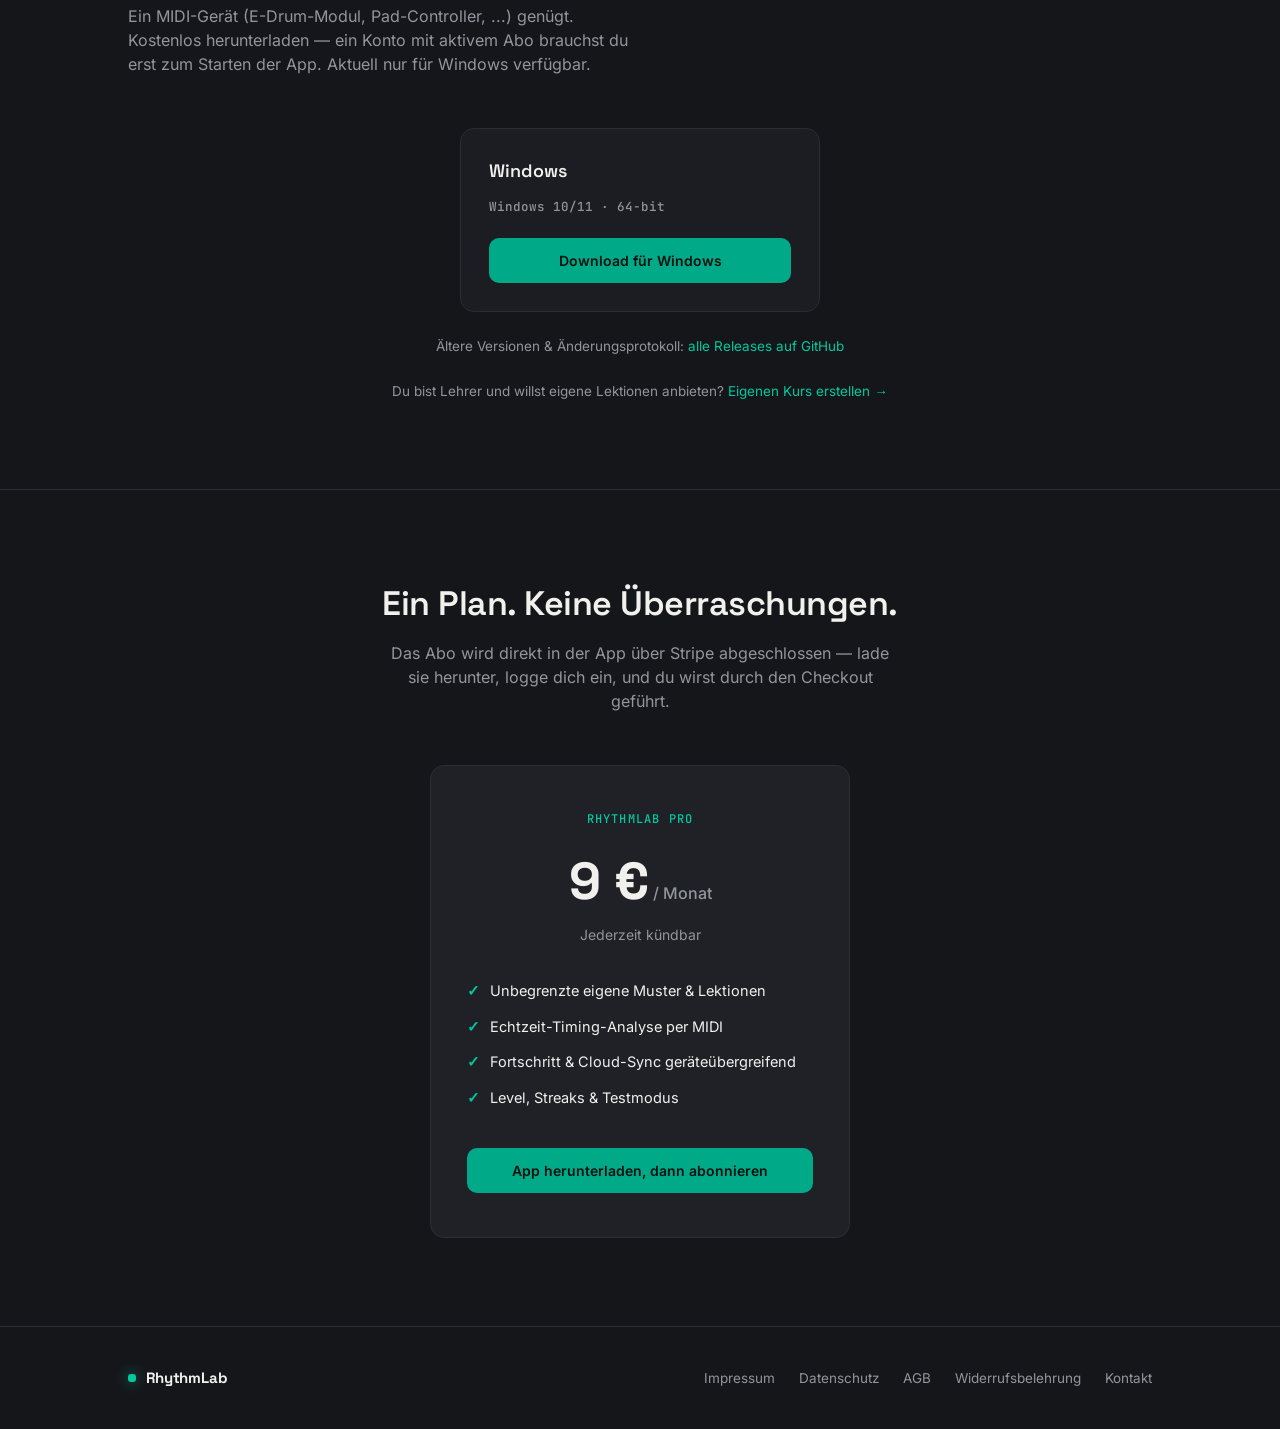
==== commit 8020a120: "Update index.html" ====
--- a/index.html
+++ b/index.html
@@ -387,6 +387,7 @@
       <a href="/impressum.html">Impressum</a>
       <a href="/datenschutz.html">Datenschutz</a>
       <a href="/agb.html">AGB</a>
+      <a href="/widerruf.html">Widerrufsbelehrung</a>
       <a href="mailto:info@drumtiming.com">Kontakt</a>
     </div>
   </div>
@@ -427,4 +428,4 @@
 </script>
 
 </body>
-</html>+</html>
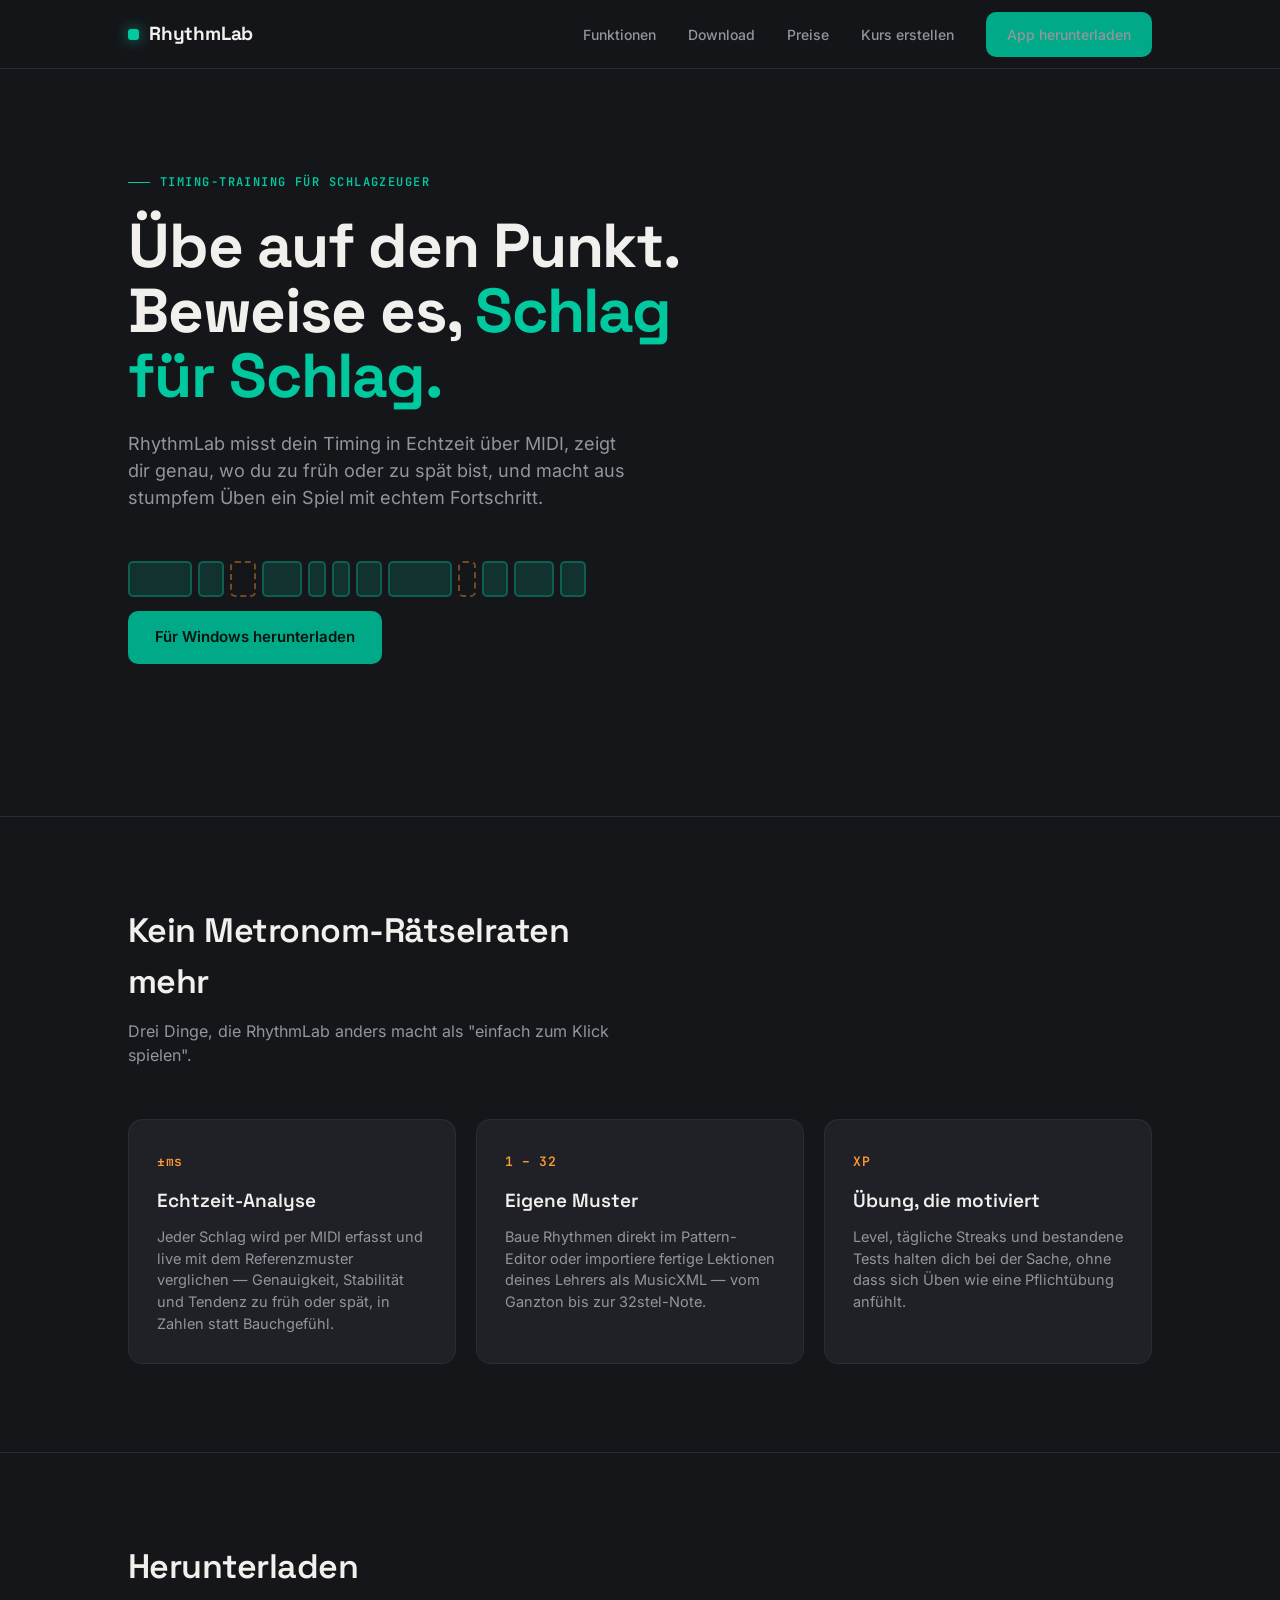
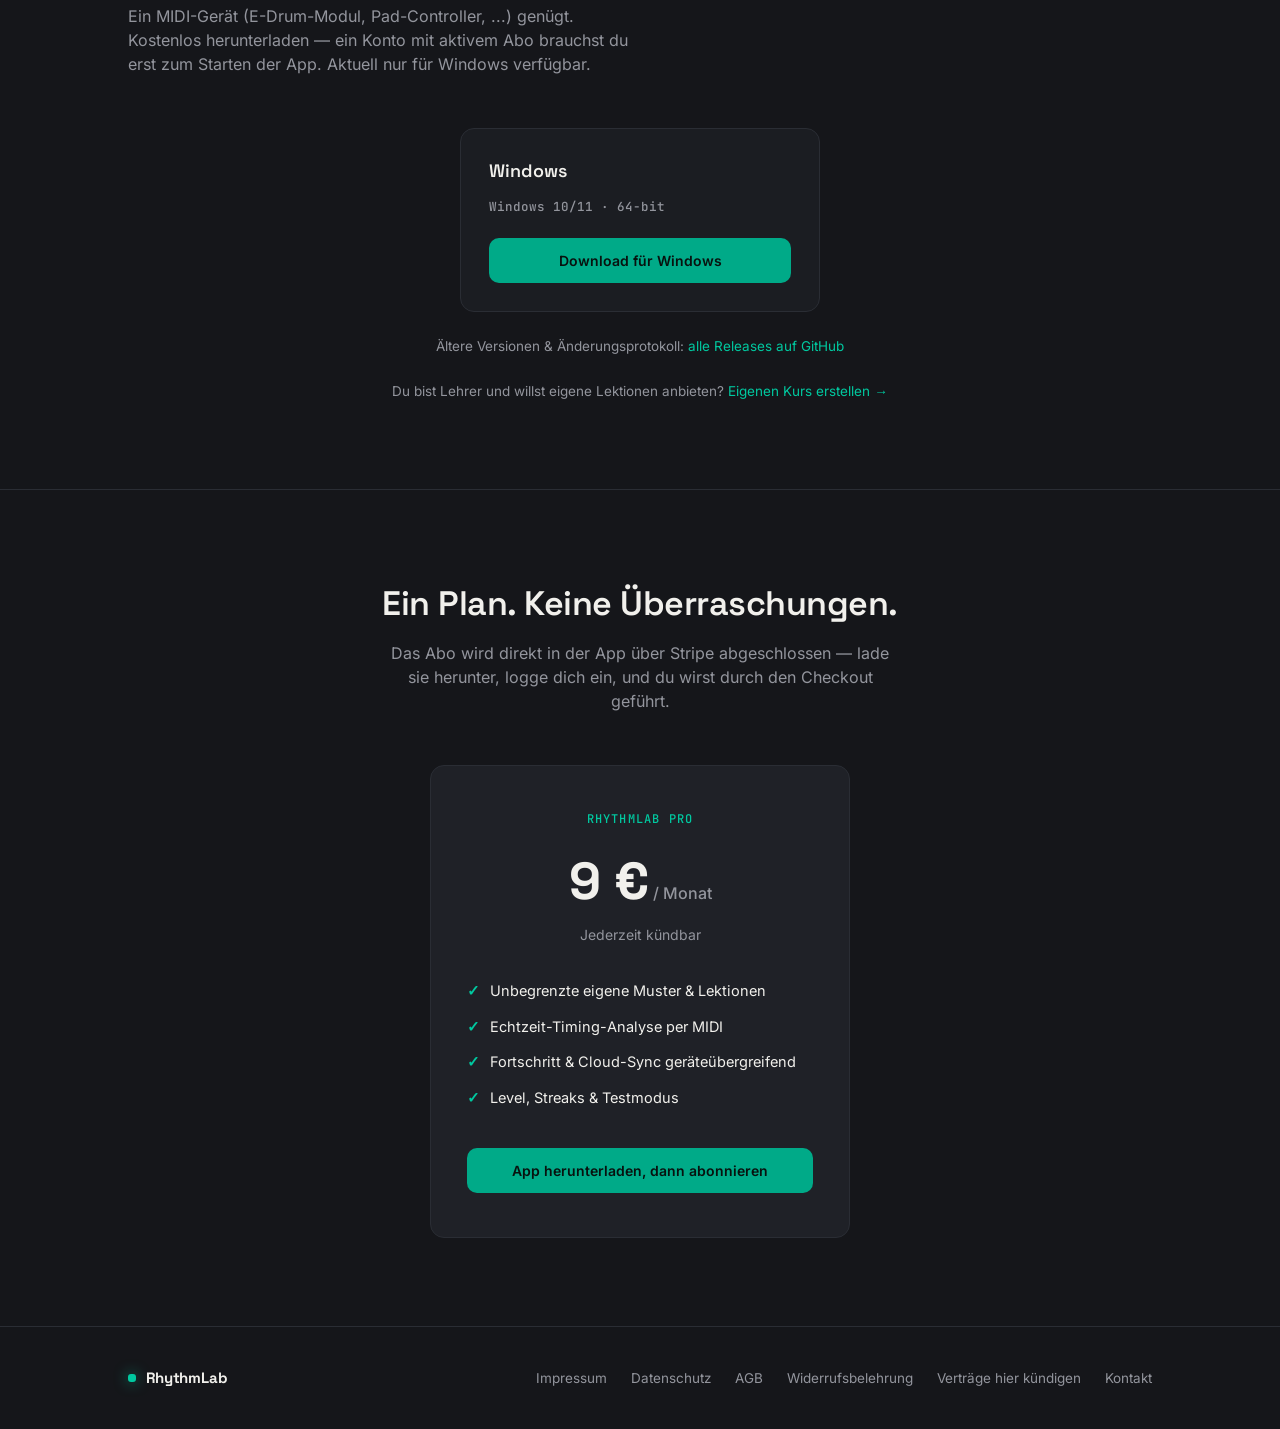
==== commit 699b05e5: "Update index.html" ====
--- a/index.html
+++ b/index.html
@@ -388,6 +388,7 @@
       <a href="/datenschutz.html">Datenschutz</a>
       <a href="/agb.html">AGB</a>
       <a href="/widerruf.html">Widerrufsbelehrung</a>
+      <a href="/kuendigen.html">Verträge hier kündigen</a>
       <a href="mailto:info@drumtiming.com">Kontakt</a>
     </div>
   </div>
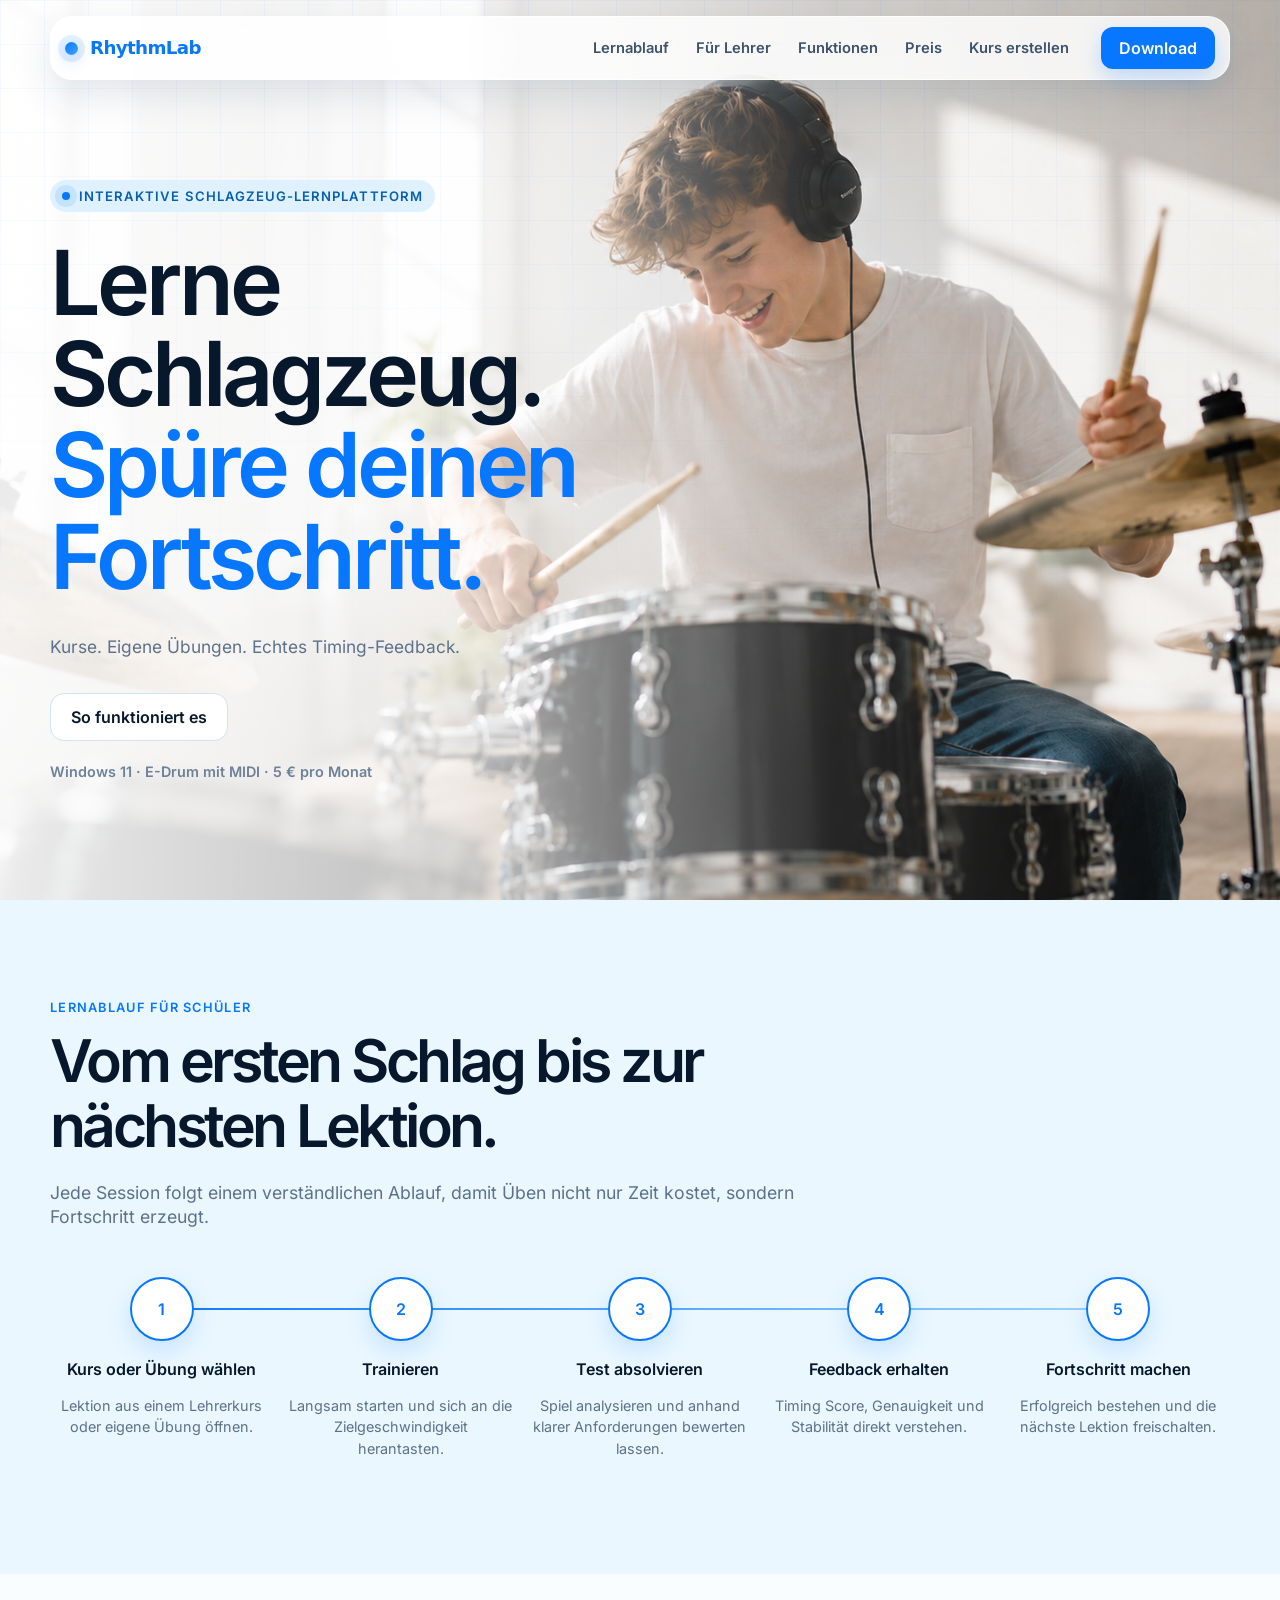
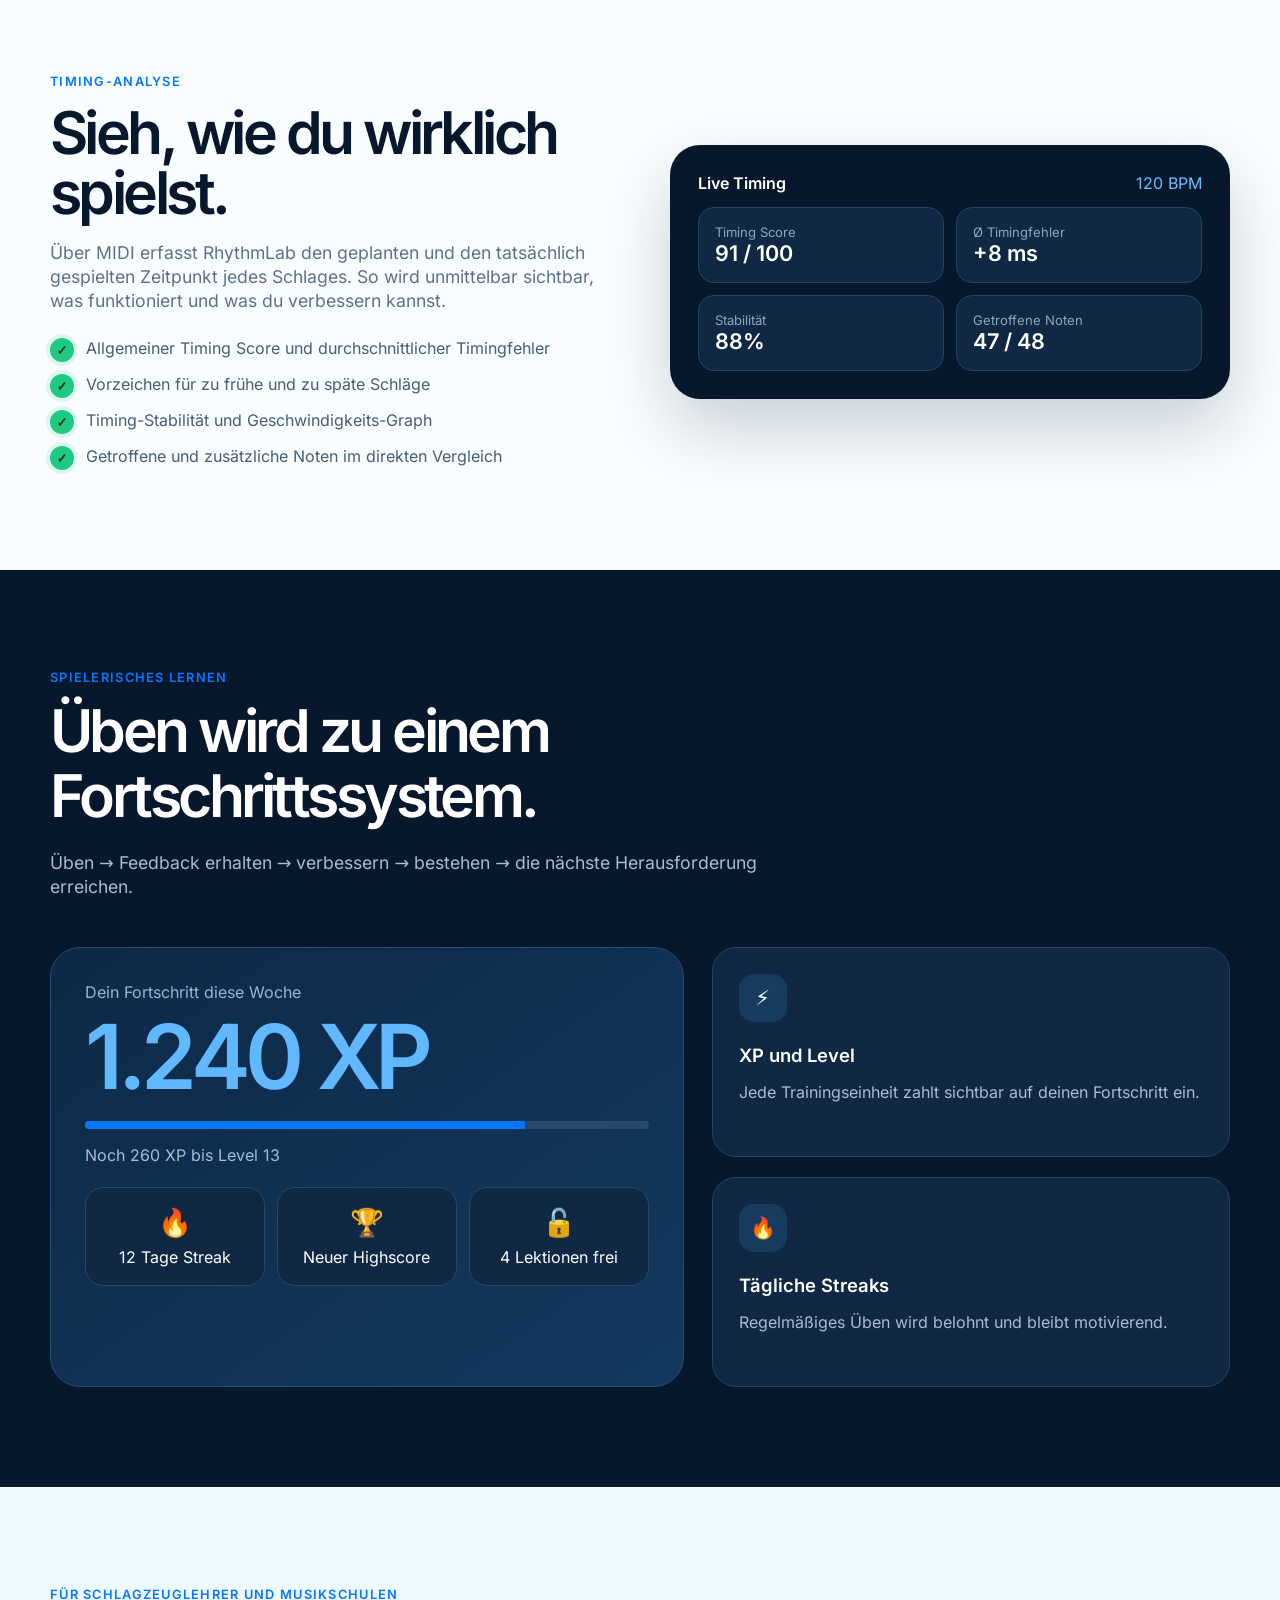
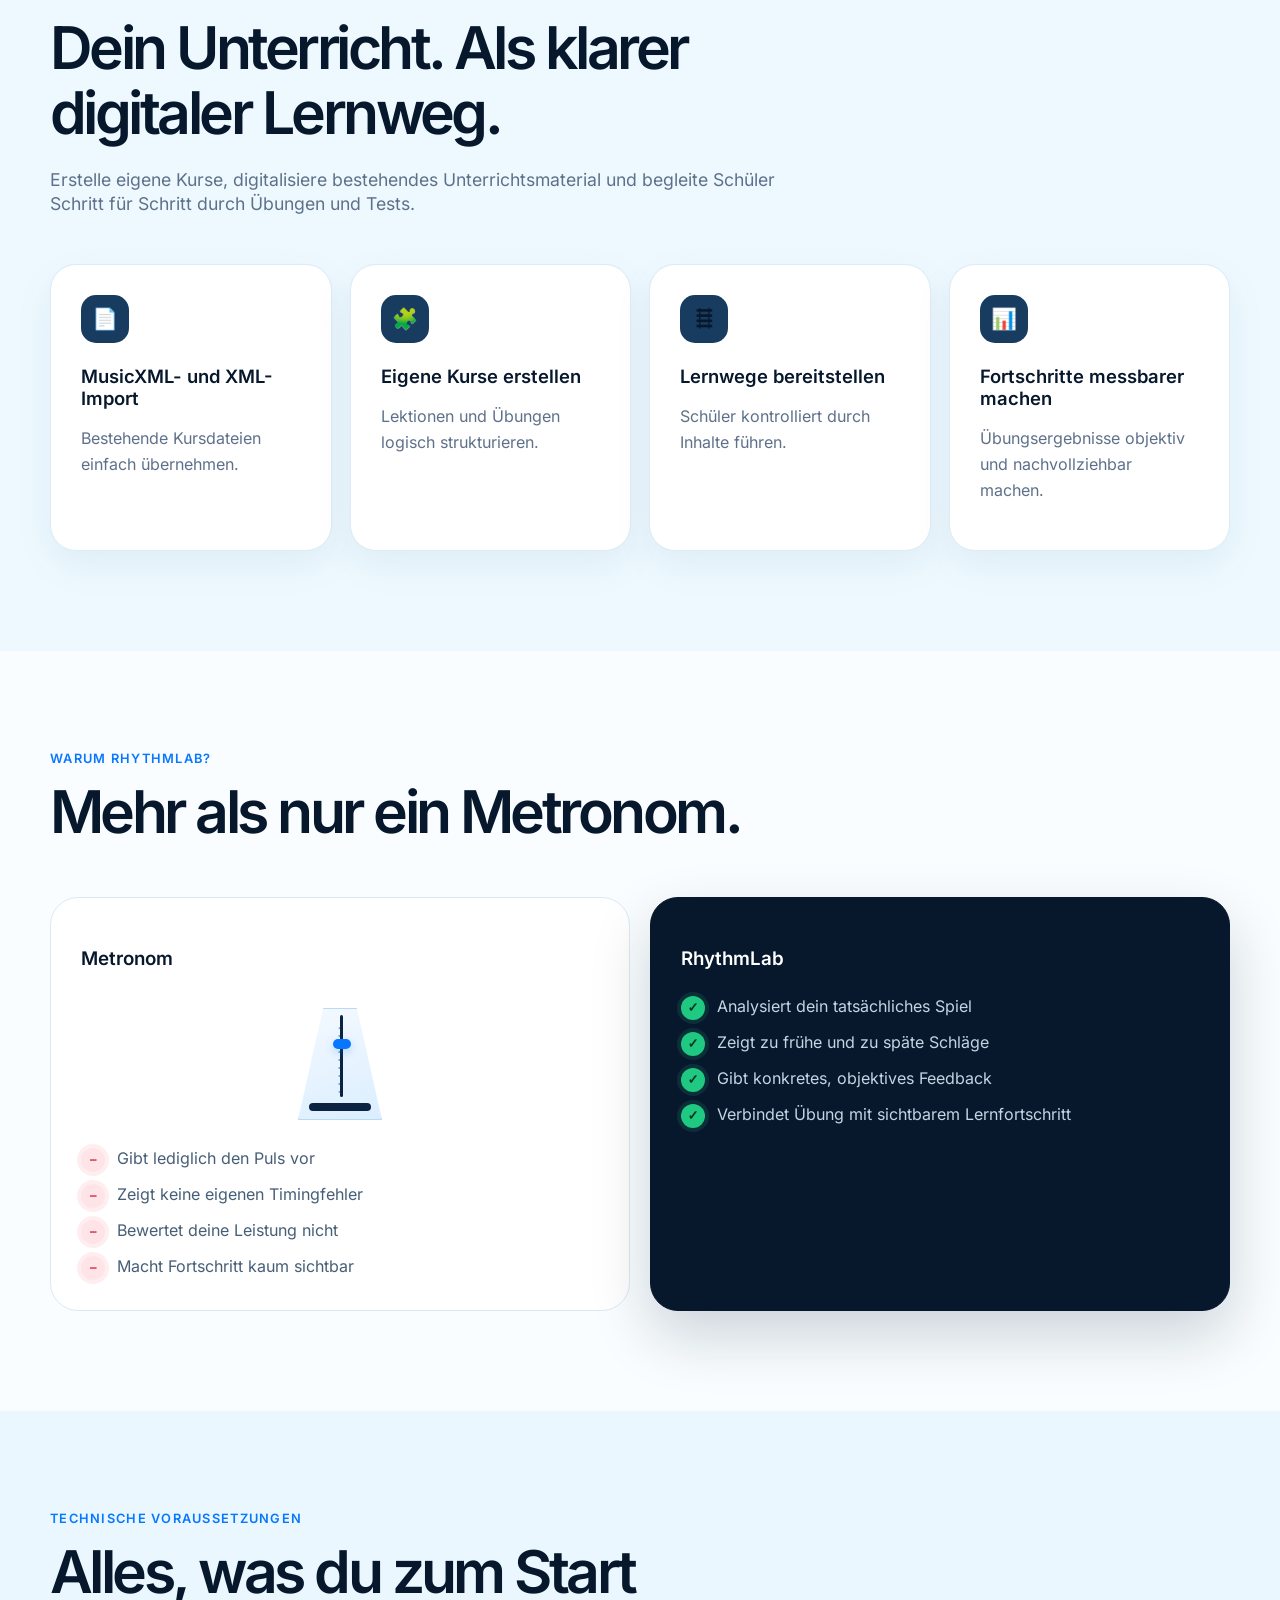
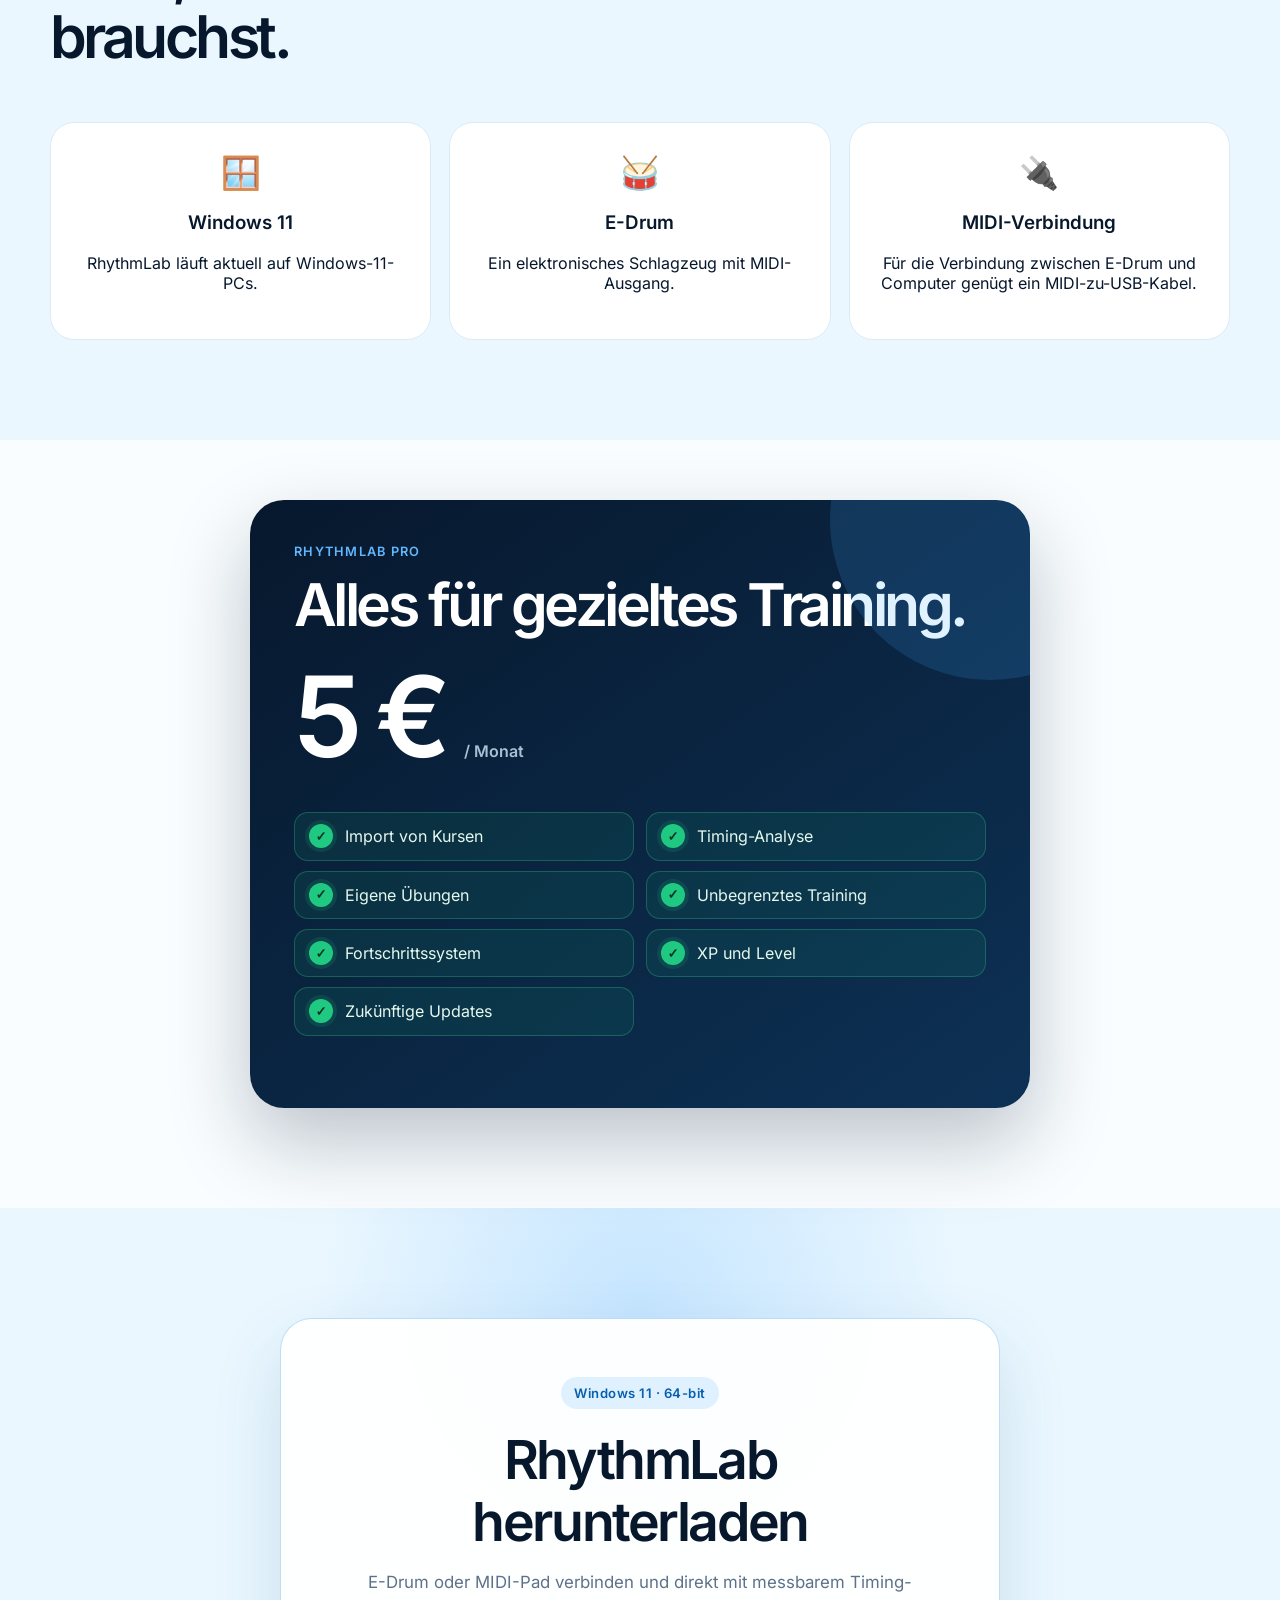
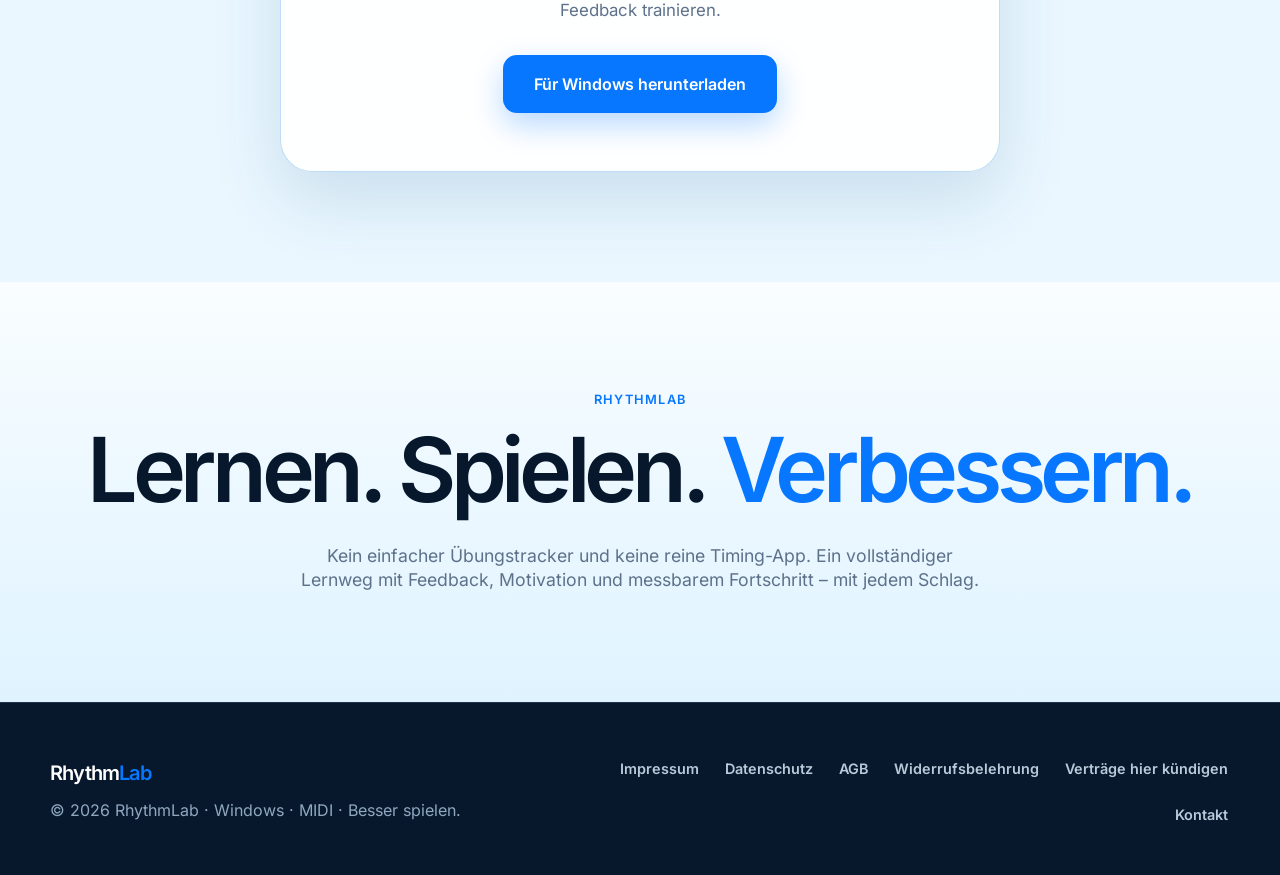
==== commit 321babd8: "Update index.html" ====
--- a/index.html
+++ b/index.html
@@ -1,432 +1,862 @@
 <!DOCTYPE html>
+
 <html lang="de">
 <head>
-<meta charset="UTF-8">
-<meta name="viewport" content="width=device-width, initial-scale=1.0">
-<title>RhythmLab — Timing-Training für Schlagzeuger</title>
-<meta name="description" content="RhythmLab misst dein Timing in Echtzeit über MIDI und macht aus stumpfem Üben ein Spiel mit echtem Fortschritt.">
-<link href="/fonts/fonts.css" rel="stylesheet">
+<meta charset="utf-8"/>
+<meta content="width=device-width, initial-scale=1" name="viewport"/>
+<meta content="#eaf7ff" name="theme-color"/>
+<meta content="RhythmLab verbindet geführte Schlagzeugkurse, eigene Übungen und objektives MIDI-Timing-Feedback." name="description"/>
+<title>RhythmLab — Besser spielen.</title>
 <style>
-
-  /* ============================================================
-     INHALTE, DIE IHR SPÄTER WAHRSCHEINLICH ÄNDERN WOLLT
-     ------------------------------------------------------------
-     Alle Downloadlinks zeigen auf "/releases/latest/download/..."
-     (siehe Script am Dateiende) — das bleibt bei JEDEM neuen
-     Release automatisch aktuell, ohne dass ihr diese Datei
-     anfassen müsst. NUR bei einer neuen App-Version müsst ihr hier
-     nichts tun.
-     Ändern werdet ihr eher: Copy-Texte (direkt im HTML unten),
-     Preis (Abschnitt "pricing"), Impressum/Datenschutz-Links
-     (Footer), Logo/Name ("RhythmLab" — Platzhalter, ersetzen).
-     ============================================================ */
-
-  :root{
-    --bg:            #15161a;
-    --bg-elevated:   #1b1d22;
-    --card:          #1f2127;
-    --border:        #2a2d34;
-    --text:          #f1f0ec;
-    --text-muted:    #93959d;
-    --teal:          #00c9a0;
-    --teal-dim:      #00aa88;
-    --orange:        #ff9933;
-    --radius:        14px;
-    --font-display:  "Space Grotesk", sans-serif;
-    --font-body:     "Inter", sans-serif;
-    --font-mono:     "JetBrains Mono", monospace;
-  }
-
-  *{ box-sizing:border-box; margin:0; padding:0; }
-
-  html{ scroll-behavior:smooth; }
-
-  body{
-    background:var(--bg);
-    color:var(--text);
-    font-family:var(--font-body);
-    line-height:1.5;
-    -webkit-font-smoothing:antialiased;
-  }
-
-  a{ color:inherit; text-decoration:none; }
-
-  :focus-visible{
-    outline:2px solid var(--teal);
-    outline-offset:3px;
-    border-radius:4px;
-  }
-
-  .wrap{
-    max-width:1080px;
-    margin:0 auto;
-    padding:0 28px;
-  }
-
-  /* ---------------- NAV ---------------- */
-
-  nav.top{
-    position:sticky; top:0; z-index:20;
-    background:rgba(21,22,26,0.85);
-    backdrop-filter:blur(10px);
-    border-bottom:1px solid var(--border);
-  }
-  nav.top .wrap{
-    height:68px;
-    display:flex; align-items:center; justify-content:space-between;
-  }
-  .brand{
-    display:flex; align-items:center; gap:10px;
-    font-family:var(--font-display); font-weight:700; font-size:19px;
-    letter-spacing:-0.01em;
-  }
-  .brand .mark{
-    width:11px; height:11px; border-radius:3px;
-    background:var(--teal);
-    box-shadow:0 0 14px rgba(0,201,160,0.7);
-  }
-  .nav-links{ display:flex; align-items:center; gap:32px; }
-  .nav-links a{
-    font-size:14px; color:var(--text-muted); font-weight:500;
-    transition:color .15s ease;
-  }
-  .nav-links a:hover{ color:var(--text); }
-  .btn{
-    display:inline-flex; align-items:center; justify-content:center; gap:8px;
-    font-family:var(--font-body); font-weight:600; font-size:14px;
-    padding:11px 20px; border-radius:10px;
-    border:1px solid transparent;
-    cursor:pointer; transition:transform .12s ease, background .15s ease, border-color .15s ease;
-  }
-  .btn:hover{ transform:translateY(-1px); }
-  .btn-primary{
-    background:var(--teal-dim); color:#08120f;
-  }
-  .btn-primary:hover{ background:var(--teal); }
-  .btn-ghost{
-    background:transparent; color:var(--text); border-color:var(--border);
-  }
-  .btn-ghost:hover{ border-color:var(--teal-dim); }
-
-  /* ---------------- HERO ---------------- */
-
-  header.hero{
-    padding:104px 0 88px;
-    border-bottom:1px solid var(--border);
-    overflow:hidden;
-  }
-  .eyebrow{
-    font-family:var(--font-mono); font-size:12px; letter-spacing:0.12em;
-    color:var(--teal); text-transform:uppercase; font-weight:600;
-    display:flex; align-items:center; gap:10px; margin-bottom:22px;
-  }
-  .eyebrow::before{
-    content:""; width:22px; height:1px; background:var(--teal);
-  }
-  h1{
-    font-family:var(--font-display); font-weight:700;
-    font-size:clamp(38px, 5.4vw, 62px);
-    line-height:1.05; letter-spacing:-0.02em;
-    max-width:15ch; margin-bottom:22px;
-  }
-  h1 .accent{ color:var(--teal); }
-  .hero p.sub{
-    font-size:18px; color:var(--text-muted); max-width:46ch; margin-bottom:36px;
-  }
-  .hero-cta{ display:flex; align-items:center; gap:18px; flex-wrap:wrap; margin-bottom:64px; }
-  .hero-cta .btn-primary{ padding:14px 26px; font-size:15px; }
-  .hero-cta .alt-os{ font-size:13px; color:var(--text-muted); }
-  .hero-cta .alt-os a{ color:var(--text); border-bottom:1px solid var(--border); }
-  .hero-cta .alt-os a:hover{ border-color:var(--teal); color:var(--teal); }
-
-  /* ---- Signatur-Element: animierte Step-Chip-Sequenz, dieselbe
-         visuelle Sprache wie der Pattern-Editor in der App selbst
-         (pattern_display.py) — teal = Note, orange gestrichelt = Rest,
-         ein Cursor läuft im Loop durch. ---- */
-  .sequencer{
-    display:flex; gap:6px; align-items:flex-end; height:64px;
-    padding:14px 0;
-  }
-  .chip{
-    border-radius:5px; position:relative; flex-shrink:0;
-    background:rgba(0,201,160,0.16);
-    border:2px solid rgba(0,201,160,0.3);
-    height:36px;
-    animation:pulse 3.2s ease-in-out infinite;
-  }
-  .chip.rest{
-    background:transparent;
-    border:2px dashed rgba(255,153,51,0.4);
-  }
-  .chip.w1{ width:64px; } .chip.w2{ width:40px; }
-  .chip.w3{ width:26px; } .chip.w4{ width:18px; }
-
-  @keyframes pulse{
-    0%, 92%, 100%{ border-color:rgba(0,201,160,0.3); background:rgba(0,201,160,0.16); box-shadow:none; }
-    4%{ border-color:var(--teal); background:rgba(0,201,160,0.5); box-shadow:0 0 18px rgba(0,201,160,0.55); }
-  }
-  .chip.rest{ animation:pulse-rest 3.2s ease-in-out infinite; }
-  @keyframes pulse-rest{
-    0%, 92%, 100%{ border-color:rgba(255,153,51,0.4); box-shadow:none; }
-    4%{ border-color:var(--orange); box-shadow:0 0 16px rgba(255,153,51,0.5); }
-  }
-
-  @media (prefers-reduced-motion:reduce){
-    html{ scroll-behavior:auto; }
-    .chip{ animation:none !important; }
-  }
-
-  /* ---------------- FEATURES ---------------- */
-
-  section{ padding:88px 0; border-bottom:1px solid var(--border); }
-  .section-head{ max-width:52ch; margin-bottom:52px; }
-  .section-head h2{
-    font-family:var(--font-display); font-weight:600;
-    font-size:clamp(26px, 3vw, 34px); letter-spacing:-0.015em; margin-bottom:12px;
-  }
-  .section-head p{ color:var(--text-muted); font-size:16px; }
-
-  .grid-3{ display:grid; grid-template-columns:repeat(3, 1fr); gap:20px; }
-
-  .card{
-    background:var(--card); border:1px solid var(--border); border-radius:var(--radius);
-    padding:28px;
-  }
-  .card .stat{
-    font-family:var(--font-mono); font-weight:600; font-size:13px;
-    color:var(--orange); letter-spacing:0.04em; margin-bottom:16px;
-    display:inline-block;
-  }
-  .card h3{
-    font-family:var(--font-display); font-weight:600; font-size:19px; margin-bottom:10px;
-  }
-  .card p{ color:var(--text-muted); font-size:14.5px; }
-
-  /* ---------------- DOWNLOAD ---------------- */
-
-  .grid-downloads{ display:grid; grid-template-columns:repeat(3, 1fr); gap:20px; }
-  .dl-card{
-    background:var(--bg-elevated); border:1px solid var(--border); border-radius:var(--radius);
-    padding:28px; display:flex; flex-direction:column; gap:14px;
-  }
-  .dl-card .os-name{ font-family:var(--font-display); font-weight:600; font-size:18px; }
-  .dl-card .os-req{ font-family:var(--font-mono); font-size:12.5px; color:var(--text-muted); }
-  .dl-card .btn{ margin-top:8px; width:100%; }
-  .releases-link{
-    display:block; text-align:center; margin-top:24px; font-size:13.5px; color:var(--text-muted);
-  }
-  .releases-link a{ color:var(--teal); border-bottom:1px solid transparent; }
-  .releases-link a:hover{ border-color:var(--teal); }
-
-  /* ---------------- PRICING ---------------- */
-
-  .pricing-card{
-    max-width:420px; margin:0 auto; text-align:center;
-    background:var(--card); border:1px solid var(--border); border-radius:var(--radius);
-    padding:44px 36px;
-  }
-  .pricing-card .plan{ font-family:var(--font-mono); font-size:12px; letter-spacing:0.1em; color:var(--teal); text-transform:uppercase; margin-bottom:14px; }
-  .pricing-card .price{ font-family:var(--font-display); font-size:52px; font-weight:700; margin-bottom:4px; }
-  .pricing-card .price span{ font-size:16px; color:var(--text-muted); font-weight:500; font-family:var(--font-body); }
-  .pricing-card .note{ color:var(--text-muted); font-size:14px; margin-bottom:28px; }
-  .pricing-card ul{ list-style:none; text-align:left; margin-bottom:32px; }
-  .pricing-card li{ font-size:14.5px; color:var(--text); padding:7px 0; display:flex; gap:10px; }
-  .pricing-card li::before{ content:"✓"; color:var(--teal); font-weight:700; }
-  .pricing-card .btn{ width:100%; }
-
-  /* ---------------- FOOTER ---------------- */
-
-  footer{ padding:40px 0; }
-  footer .wrap{
-    display:flex; justify-content:space-between; align-items:center; flex-wrap:wrap; gap:16px;
-  }
-  footer .brand{ font-size:15px; }
-  footer .legal{ display:flex; gap:24px; font-size:13.5px; color:var(--text-muted); }
-  footer .legal a:hover{ color:var(--text); }
-
-  @media (max-width:820px){
-    .grid-3, .grid-downloads{ grid-template-columns:1fr; }
-    header.hero{ padding:80px 0 64px; }
-  }
+:root{--blue:#0877ff;--blue2:#42a5ff;--ink:#07182d;--muted:#5e718a;--sky:#eaf7ff;--card:#fff;--line:#cfe8fb;--navy:#07182d;--green:#19b97a;--orange:#ff9e2b;--red:#ff5c6a;--hero-image:url("[data-uri]");}
+*{box-sizing:border-box}html{scroll-behavior:smooth}body{margin:0;font-family:Inter,ui-sans-serif,system-ui,-apple-system,BlinkMacSystemFont,"Segoe UI",sans-serif;color:var(--ink);background:#f9fdff;overflow-x:hidden}a{color:inherit;text-decoration:none}button,a{-webkit-tap-highlight-color:transparent}.wrap{width:min(1180px,calc(100% - 40px));margin:auto}.nav{position:fixed;z-index:40;top:16px;left:50%;transform:translateX(-50%);width:min(1180px,calc(100% - 30px));display:flex;align-items:center;justify-content:space-between;padding:12px 16px;border:1px solid rgba(255,255,255,.72);border-radius:22px;background:rgba(255,255,255,.82);backdrop-filter:blur(18px);box-shadow:0 14px 40px rgba(13,57,93,.12)}.brand{font-weight:900;letter-spacing:-.04em;font-size:1.22rem}.brand span{color:var(--blue)}.navlinks{display:flex;gap:24px;font-weight: 800;font-size:.92rem;color:#3d536c}.actions{display:flex;gap:10px}.btn{display:inline-flex;align-items:center;justify-content:center;gap:8px;min-height:48px;padding:0 20px;border-radius:14px;font-weight:850;border:1px solid transparent;transition:.25s ease;cursor:pointer}.btn-primary{background:var(--blue);color:white;box-shadow:0 12px 30px rgba(8,119,255,.28)}.btn-primary:hover{transform:translateY(-2px);background:#006be8}.btn-secondary{background:white;color:var(--ink);border-color:#cfe3f3}.btn-secondary:hover{transform:translateY(-2px);border-color:#8ec7f2}.hero{min-height:790px;padding:150px 0 90px;background:radial-gradient(circle at 80% 20%,rgba(67,170,255,.35),transparent 32%),linear-gradient(180deg,#eaf7ff 0%,#f9fdff 100%);position:relative;isolation:isolate}.hero:before{content:"";position:absolute;inset:0;background-image:linear-gradient(rgba(8,119,255,.045) 1px,transparent 1px),linear-gradient(90deg,rgba(8,119,255,.045) 1px,transparent 1px);background-size:44px 44px;mask-image:linear-gradient(to bottom,black,transparent 80%);z-index:-1}.hero-grid{display:grid;grid-template-columns:1.03fr .97fr;gap:58px;align-items:center}.eyebrow{display:inline-flex;align-items:center;gap:9px;padding:8px 12px;border-radius:999px;background:#dff1ff;color:#075fae;font-weight:850;font-size:.82rem;text-transform:uppercase;letter-spacing:.08em}.dot{width:8px;height:8px;border-radius:50%;background:var(--blue);box-shadow:0 0 0 7px rgba(8,119,255,.12);animation:pulse 2s infinite}h1{font-size:clamp(3.2rem,7vw,6.3rem);line-height:.94;letter-spacing:-.075em;margin:25px 0 24px;max-width:800px}.gradient{color:var(--blue)}.lead{font-size:clamp(1.05rem,1.7vw,1.3rem);line-height:1.65;color:var(--muted);max-width:650px}.hero-cta{display:flex;gap:12px;flex-wrap:wrap;margin-top:34px}.micro{margin-top:22px;color:#6d8198;font-size:.9rem;font-weight:650}.app-stage{position:relative;min-height:540px}.app-window{position:absolute;inset:40px 0 20px 20px;border-radius:30px;background:rgba(255,255,255,.92);border:1px solid rgba(255,255,255,.9);box-shadow:0 35px 80px rgba(9,70,118,.22);overflow:hidden;transform:perspective(1100px) rotateY(-7deg) rotateX(2deg);animation:float 6s ease-in-out infinite}.app-top{height:52px;display:flex;align-items:center;gap:8px;padding:0 18px;border-bottom:1px solid #e0edf6}.app-top i{width:10px;height:10px;border-radius:50%;background:#c8d9e7}.app-body{display:grid;grid-template-columns:90px 1fr;height:calc(100% - 52px)}.sidebar{background:#07182d;padding:20px 14px}.side-dot{height:10px;border-radius:8px;background:#25415f;margin:12px 0}.side-dot.on{background:#43a5ff}.dashboard{padding:22px;background:linear-gradient(180deg,#f7fcff,#edf8ff)}.dash-head{display:flex;justify-content:space-between;align-items:center}.score-ring{width:92px;height:92px;border-radius:50%;display:grid;place-items:center;background:conic-gradient(var(--blue) 91%,#dcecf7 0);position:relative;font-weight:950;font-size:1.35rem}.score-ring:after{content:"";position:absolute;inset:10px;border-radius:50%;background:white}.score-ring span{z-index:1}.bars{height:140px;display:flex;align-items:end;gap:8px;margin-top:20px;padding:18px;border-radius:18px;background:white;border:1px solid #e0edf6}.bars i{flex:1;border-radius:8px 8px 3px 3px;background:linear-gradient(var(--blue2),var(--blue));animation:bar 2.8s ease-in-out infinite alternate;transform-origin:bottom}.bars i:nth-child(2n){animation-delay:.3s}.bars i:nth-child(3n){animation-delay:.7s}.mini-grid{display:grid;grid-template-columns:repeat(3,1fr);gap:10px;margin-top:12px}.mini-card{background:white;border:1px solid #e0edf6;border-radius:16px;padding:14px}.mini-card b{display:block;font-size:1.2rem}.float-card{position:absolute;z-index:3;background:white;border:1px solid #dbeaf5;border-radius:18px;padding:14px 18px;box-shadow:0 18px 40px rgba(8,70,116,.16);font-weight:850;animation:float 5s ease-in-out infinite}.float-card.one{top:12px;right:-24px}.float-card.two{bottom:0;left:-10px;animation-delay:-2s}.float-card em{font-style:normal;color:var(--blue)}section{padding:100px 0}.section-head{max-width:780px;margin-bottom:48px}.kicker{color:var(--blue);font-weight:900;text-transform:uppercase;letter-spacing:.1em;font-size:.8rem}h2{font-size:clamp(2.2rem,4.6vw,4.3rem);line-height:1.02;letter-spacing:-.06em;margin:14px 0 18px}.sub{font-size:1.1rem;line-height:1.35;color:var(--muted)}.problem{background:#07182d;color:white;position:relative;overflow:hidden}.problem .sub{color:#a9bdd2}.problem:after{content:"";position:absolute;width:520px;height:520px;border:1px solid rgba(66,165,255,.28);border-radius:50%;right:-180px;top:-160px;box-shadow:0 0 0 70px rgba(66,165,255,.03),0 0 0 140px rgba(66,165,255,.02)}.grid4{display:grid;grid-template-columns:repeat(4,1fr);gap:18px}.dark-card{padding:26px;border-radius:24px;background:#102843;border:1px solid #224666;min-height:210px;transition:.3s}.dark-card:hover{transform:translateY(-8px);border-color:#42a5ff}.icon{width:48px;height:48px;border-radius:15px;background:#173c60;display:grid;place-items:center;font-size:1.3rem;margin-bottom:22px}.dark-card h3,.card h3{font-size:1.15rem;margin:0 0 10px}.dark-card p{color:#a9bdd2;line-height:1.35}.cards3{display:grid;grid-template-columns:repeat(3,1fr);gap:20px}.card{background:white;border:1px solid #dcebf6;border-radius:26px;padding:30px;box-shadow:0 14px 38px rgba(11,72,116,.07);transition:.3s}.card:hover{transform:translateY(-7px);box-shadow:0 25px 55px rgba(11,72,116,.13)}.num{font-size:.8rem;font-weight:950;color:var(--blue);letter-spacing:.1em}.card p,.card li{color:var(--muted);line-height:1.65}.card ul{padding-left:18px}.flow{background:var(--sky)}.steps{position:relative;display:grid;grid-template-columns:repeat(5,1fr);gap:16px}.steps:before{content:"";position:absolute;top:31px;left:7%;right:7%;height:2px;background:linear-gradient(90deg,var(--blue),#9fd5ff)}.step{position:relative;text-align:center;z-index:1}.step-bubble{width:64px;height:64px;border-radius:50%;margin:0 auto 18px;display:grid;place-items:center;background:white;border:2px solid var(--blue);box-shadow:0 10px 25px rgba(8,119,255,.15);font-weight:950;color:var(--blue)}.step h3{font-size:1rem}.step p{font-size:.9rem;color:var(--muted);line-height:1.5}.split{display:grid;grid-template-columns:1fr 1fr;gap:60px;align-items:center}.analysis-panel{background:#07182d;color:white;border-radius:30px;padding:28px;box-shadow:0 30px 70px rgba(7,24,45,.2)}.timing-line{height:170px;position:relative;border-radius:20px;background:repeating-linear-gradient(90deg,#102944 0,#102944 1px,transparent 1px,transparent 36px),linear-gradient(180deg,#0d2139,#091a2e);overflow:hidden}.target{position:absolute;top:20px;bottom:20px;width:3px;background:#42a5ff;left:50%;box-shadow:0 0 18px #42a5ff}.hit{position:absolute;width:14px;height:14px;border-radius:50%;top:78px;background:#19b97a;box-shadow:0 0 20px rgba(25,185,122,.8);animation:hitmove 3s infinite}.hit.h2{animation-delay:1s;background:#ff9e2b}.hit.h3{animation-delay:2s;background:#ff5c6a}.metrics{display:grid;grid-template-columns:repeat(2,1fr);gap:12px;margin-top:12px}.metric{background:#102843;border:1px solid #214662;border-radius:16px;padding:16px}.metric span{display:block;color:#8da7be;font-size:.82rem}.metric b{font-size:1.35rem}.checks{display:grid;gap:12px;margin-top:26px}.check{display:flex;gap:12px;align-items:flex-start;color:#465e76}.check i{font-style:normal;width:24px;height:24px;flex:0 0 24px;border-radius:50%;background:#dff5eb;color:#0e9b63;display:grid;place-items:center;font-weight:950}.course-map{padding:32px;border-radius:30px;background:linear-gradient(160deg,#e9f7ff,#fff);border:1px solid #d6ebfa}.lesson{display:flex;align-items:center;gap:16px;padding:15px 17px;margin:12px 0;border-radius:18px;background:white;border:1px solid #dbeaf5;box-shadow:0 8px 20px rgba(9,75,123,.06)}.lesson i{width:38px;height:38px;border-radius:12px;display:grid;place-items:center;font-style:normal;background:#dff1ff;color:var(--blue);font-weight:950}.lesson.lock{opacity:.55}.progress{height:8px;border-radius:10px;background:#dfeef8;overflow:hidden;margin-top:10px}.progress b{display:block;height:100%;width:68%;background:var(--blue);animation:grow 2.5s ease both}.game{background:#07182d;color:white}.game .sub{color:#a9bdd2}.game-grid{display:grid;grid-template-columns:1.1fr .9fr;gap:28px}.xp-card{border-radius:30px;padding:34px;background:linear-gradient(145deg,#0e2947,#12395f);border:1px solid #244d70}.xp-big{font-size:clamp(3rem,7vw,6rem);font-weight:950;letter-spacing:-.06em;color:#62b8ff}.badges{display:grid;grid-template-columns:repeat(3,1fr);gap:12px;margin-top:22px}.badge{padding:18px;border-radius:18px;background:#102843;border:1px solid #254969;text-align:center}.badge strong{display:block;font-size:1.7rem;margin-bottom:8px}.teacher{background:#eef9ff}.compare{display:grid;grid-template-columns:1fr 1fr;gap:20px}.compare-card{border-radius:28px;padding:30px;border:1px solid #d9e9f4;background:white}.compare-card.best{background:#07182d;color:white;border-color:#07182d;box-shadow:0 25px 60px rgba(7,24,45,.18)}.compare-card.best .check{color:#c4d4e3}.specs{display:grid;grid-template-columns:repeat(3,1fr);gap:18px}.spec{text-align:center;padding:30px;border-radius:24px;background:white;border:1px solid #dcebf6}.spec strong{display:block;font-size:2rem;margin-bottom:10px}.pricing{padding-top:60px}.price-card{max-width:780px;margin:auto;border-radius:34px;padding:44px;background:linear-gradient(145deg,#07182d,#0d3155);color:white;box-shadow:0 34px 80px rgba(7,24,45,.25);position:relative;overflow:hidden}.price-card:after{content:"";position:absolute;width:320px;height:320px;border-radius:50%;background:rgba(66,165,255,.16);right:-120px;top:-140px}.price{font-size:clamp(4rem,9vw,7rem);font-weight:950;letter-spacing:-.07em}.price small{font-size:1rem;letter-spacing:0;color:#aac0d4}.price-list{display:grid;grid-template-columns:1fr 1fr;gap:12px;margin:28px 0}.price-list div{display:flex;gap:10px;color:#c4d5e5}.final{padding:110px 0;background:linear-gradient(180deg,#f9fdff,#dff3ff);text-align:center}.final h2{font-size:clamp(3rem,7vw,6.5rem)}footer{padding:28px 0;background:#07182d;color:#8fa8be}.footer-row{display:flex;justify-content:space-between;gap:20px;flex-wrap:wrap}.reveal{opacity:0;transform:translateY(28px);transition:.8s cubic-bezier(.2,.8,.2,1)}.reveal.show{opacity:1;transform:none}@keyframes pulse{50%{box-shadow:0 0 0 12px rgba(8,119,255,0)}}@keyframes float{50%{transform:translateY(-12px)}}@keyframes bar{from{transform:scaleY(.45)}to{transform:scaleY(1)}}@keyframes hitmove{0%{left:5%;opacity:0}35%{opacity:1}65%{left:52%}100%{left:95%;opacity:0}}@keyframes grow{from{width:0}}@media(max-width:980px){.navlinks{display:none}.hero-grid,.split,.game-grid{grid-template-columns:1fr}.app-stage{min-height:500px}.grid4{grid-template-columns:repeat(2,1fr)}.cards3{grid-template-columns:1fr}.steps{grid-template-columns:1fr 1fr}.steps:before{display:none}.compare{grid-template-columns:1fr}}@media(max-width:650px){.wrap{width:min(100% - 24px,1180px)}.nav{top:8px}.nav .btn-secondary{display:none}.hero{padding-top:120px}h1{font-size:3.2rem}.app-stage{min-height:390px}.app-window{inset:24px 0 10px 0;transform:none}.app-body{grid-template-columns:60px 1fr}.mini-grid{grid-template-columns:1fr}.mini-card:nth-child(n+2){display:none}.float-card.one{right:0}.grid4,.steps,.specs,.price-list{grid-template-columns:1fr}section{padding:76px 0}.bars{height:110px}.badges{grid-template-columns:1fr 1fr}}
+
+/* Lokale, helle und familienfreundliche Bildmotive */
+.hero-photo{position:absolute;inset:0 22% 0 0;width:78%;height:100%;object-fit:cover;object-position:center;border-radius:30px;filter:saturate(.92) brightness(1.04);box-shadow:0 28px 70px rgba(9,70,118,.16)}
+.app-stage.has-photo .app-window{inset:75px -10px 12px 34%;transform:perspective(1100px) rotateY(-6deg) rotateX(2deg);background:rgba(255,255,255,.96)}
+.app-stage.has-photo .float-card.one{top:28px}.app-stage.has-photo .float-card.two{left:8%}
+.photo-strip{display:grid;grid-template-columns:repeat(3,1fr);gap:20px;margin-top:34px}
+.photo-card{position:relative;min-height:260px;border-radius:26px;overflow:hidden;border:1px solid #dcebf6;box-shadow:0 16px 40px rgba(11,72,116,.10);background:#fff}
+.photo-card img{width:100%;height:100%;object-fit:cover;object-position:center;display:block;transition:transform .6s ease}
+.photo-card:hover img{transform:scale(1.045)}
+.photo-label{position:absolute;left:16px;right:16px;bottom:16px;padding:13px 15px;border-radius:16px;background:rgba(255,255,255,.92);backdrop-filter:blur(10px);font-weight:900;color:var(--ink);box-shadow:0 10px 26px rgba(7,24,45,.12)}
+.teacher-photo{width:100%;height:390px;object-fit:cover;object-position:center;border-radius:30px;border:1px solid #d6ebfa;box-shadow:0 26px 60px rgba(9,75,123,.14)}
+@media(max-width:980px){.hero-photo{inset:0;width:72%}.app-stage.has-photo .app-window{left:26%;right:0}.photo-strip{grid-template-columns:1fr 1fr}.photo-card:last-child{grid-column:1/-1}}
+@media(max-width:650px){.hero-photo{width:100%;height:72%;opacity:.96}.app-stage.has-photo .app-window{inset:150px 0 0 12%;transform:none}.photo-strip{grid-template-columns:1fr}.photo-card:last-child{grid-column:auto}.teacher-photo{height:290px}}
+
+/* Statische Version: alle Animationen und Bewegungseffekte deaktiviert */
+html{scroll-behavior:auto}
+*,*::before,*::after{animation:none!important;transition:none!important}
+.reveal,.reveal.show{opacity:1!important;transform:none!important}
+.btn:hover,.dark-card:hover,.card:hover{transform:none!important}
+.app-stage{transform:none!important}
+.progress b{width:68%}
+
+h1,h2.hero-title,.hero h1{letter-spacing:-0.045em;}
+
+
+/* Typografische Korrektur: Unterlängen in großen Überschriften bleiben sichtbar. */
+h1, h2, h3 {
+  overflow: visible;
+}
+.hero h1 {
+  line-height: 1.02;
+  padding-bottom: .10em;
+}
+.section-head h2,
+.price-card h2,
+.final h2 {
+  line-height: 1.10;
+  padding-bottom: .08em;
+}
+.gradient {
+  display: inline-block;
+  padding-bottom: .08em;
+  margin-bottom: -.08em;
+}
+
+
+/* Klarer, eindeutiger Downloadweg */
+#download {
+  scroll-margin-top: 112px;
+}
+
+.navlinks .download-tab {
+  display: inline-flex;
+  align-items: center;
+  justify-content: center;
+  min-height: 40px;
+  padding: 0 16px;
+  border-radius: 12px;
+  background: var(--blue);
+  color: #fff;
+  box-shadow: 0 9px 22px rgba(8,119,255,.22);
+}
+
+.navlinks .download-tab:hover {
+  background: #006be8;
+  transform: translateY(-1px);
+}
+
+.functional-download {
+  padding: 110px 0;
+  background:
+    radial-gradient(circle at 50% 15%, rgba(66,165,255,.22), transparent 38%),
+    var(--sky);
+}
+
+.functional-download .wrap {
+  display: flex;
+  justify-content: center;
+}
+
+.download-shell {
+  width: min(720px, 100%);
+}
+
+.download-card {
+  width: 100%;
+  padding: clamp(34px, 6vw, 58px);
+  border: 1px solid rgba(181,218,244,.9);
+  border-radius: 32px;
+  background: rgba(255,255,255,.94);
+  text-align: center;
+  box-shadow: 0 28px 70px rgba(10,78,127,.14);
+}
+
+.download-card .os-pill {
+  display: inline-flex;
+  padding: 8px 13px;
+  border-radius: 999px;
+  background: #dff1ff;
+  color: #075fae;
+  font-size: .82rem;
+  font-weight: 900;
+  letter-spacing: .04em;
+}
+
+.download-card h3 {
+  margin: 20px 0 12px;
+  font-size: clamp(2rem, 5vw, 3.35rem);
+  line-height: 1.16;
+  letter-spacing: -.045em;
+  padding-bottom: .08em;
+  overflow: visible;
+}
+
+.download-card p {
+  max-width: 560px;
+  margin: 0 auto;
+  color: var(--muted);
+  font-size: 1.05rem;
+  line-height: 1.65;
+}
+
+.download-card #primary-download {
+  min-height: 58px;
+  margin-top: 30px;
+  padding: 0 30px;
+  font-size: 1rem;
+}
+
+@media (max-width: 980px) {
+  .navlinks {
+    display: flex !important;
+    margin-left: auto;
+  }
+
+  .navlinks a:not(.download-tab) {
+    display: none;
+  }
+}
+
+@media (max-width: 650px) {
+  .navlinks .download-tab {
+    min-height: 42px;
+    padding: 0 15px;
+  }
+
+  .download-card {
+    border-radius: 24px;
+  }
+}
+
+
+/* Neu geordnete und durchgehend ausgerichtete Hauptnavigation */
+.nav {
+  display: grid !important;
+  grid-template-columns: auto minmax(0, 1fr) auto;
+  align-items: center !important;
+  column-gap: 20px;
+  min-height: 64px;
+  padding: 10px 14px !important;
+}
+
+.nav .brand {
+  display: inline-flex;
+  align-items: center;
+  min-height: 42px;
+  padding: 0 4px;
+  white-space: nowrap;
+  border-radius: 11px;
+}
+
+.nav .navlinks {
+  display: flex;
+  align-items: center;
+  justify-content: flex-end;
+  gap: 3px;
+  min-width: 0;
+  height: 42px;
+  margin: 0;
+}
+
+.nav .navlinks > a {
+  position: relative;
+  display: inline-flex;
+  align-items: center;
+  justify-content: center;
+  height: 42px;
+  padding: 0 12px;
+  border-radius: 11px;
+  line-height: 1;
+  white-space: nowrap;
+  transition:
+    color .2s ease,
+    background-color .2s ease,
+    transform .2s ease;
+}
+
+.nav .navlinks > a:hover {
+  color: var(--blue);
+  background: #eef7ff;
+}
+
+.nav .navlinks > a.is-active {
+  color: #0769d8;
+  background: #e5f2ff;
+}
+
+.nav .navlinks > a.is-active::after {
+  content: "";
+  position: absolute;
+  left: 12px;
+  right: 12px;
+  bottom: 4px;
+  height: 2px;
+  border-radius: 999px;
+  background: var(--blue);
+}
+
+.nav .brand.is-active {
+  background: #eef7ff;
+}
+
+.nav-actions {
+  display: flex;
+  align-items: center;
+  justify-content: flex-end;
+  min-height: 42px;
+}
+
+.nav-download {
+  display: inline-flex;
+  align-items: center;
+  justify-content: center;
+  min-width: 112px;
+  height: 42px;
+  padding: 0 18px;
+  border-radius: 12px;
+  background: var(--blue);
+  color: #fff;
+  font-weight: 900;
+  line-height: 1;
+  white-space: nowrap;
+  box-shadow: 0 9px 22px rgba(8,119,255,.22);
+  transition:
+    background-color .2s ease,
+    transform .2s ease,
+    box-shadow .2s ease;
+}
+
+.nav-download:hover {
+  background: #006be8;
+  transform: translateY(-1px);
+}
+
+.nav-download.is-active {
+  background: #005fcf;
+  box-shadow:
+    0 0 0 3px rgba(8,119,255,.18),
+    0 10px 25px rgba(8,119,255,.3);
+}
+
+.nav-current {
+  display: none;
+  min-width: 0;
+  overflow: hidden;
+  color: #4f6580;
+  font-size: .86rem;
+  font-weight: 800;
+  text-align: center;
+  text-overflow: ellipsis;
+  white-space: nowrap;
+}
+
+@media (max-width: 1080px) {
+  .nav {
+    column-gap: 12px;
+  }
+
+  .nav .navlinks > a {
+    padding: 0 9px;
+    font-size: .86rem;
+  }
+}
+
+@media (max-width: 900px) {
+  .nav {
+    grid-template-columns: auto minmax(0, 1fr) auto;
+  }
+
+  .nav .navlinks {
+    display: none !important;
+  }
+
+  .nav-current {
+    display: block;
+  }
+}
+
+@media (max-width: 480px) {
+  .nav {
+    width: calc(100% - 16px) !important;
+    column-gap: 8px;
+    padding: 8px 10px !important;
+  }
+
+  .nav .brand {
+    font-size: 1.05rem;
+  }
+
+  .nav-current {
+    font-size: .78rem;
+  }
+
+  .nav-download {
+    min-width: 96px;
+    height: 40px;
+    padding: 0 13px;
+    font-size: .88rem;
+  }
+}
+
+
+
+
+
+/* Einheitliche positive und negative Statussymbole */
+.check i,
+.price-list > div::before {
+  width: 24px;
+  height: 24px;
+  flex: 0 0 24px;
+  display: grid;
+  place-items: center;
+  border-radius: 50%;
+  font-style: normal;
+  font-size: .82rem;
+  font-weight: 950;
+  line-height: 1;
+}
+
+/* Positive Vorteile auf der gesamten Seite */
+.check i,
+.price-list > div::before {
+  background: #20c982;
+  color: #063421;
+  box-shadow: 0 0 0 4px rgba(32, 201, 130, .13);
+}
+
+/* Nachteile des Metronoms bewusst negativ darstellen */
+.compare-card:not(.best) .check i {
+  background: #ffe4e7;
+  color: #c92f45;
+  box-shadow: 0 0 0 4px rgba(255, 92, 106, .10);
+}
+
+/* Preisvorteile: Symbol nur einmal über CSS, ohne Haken im Text */
+.price-list {
+  gap: 10px 12px !important;
+}
+
+.price-list > div {
+  position: relative;
+  min-height: 48px;
+  padding: 12px 14px 12px 50px;
+  border: 1px solid rgba(55, 214, 145, .28);
+  border-radius: 14px;
+  background: rgba(25, 185, 122, .10);
+  color: #e5f8ef !important;
+  line-height: 1.4;
+}
+
+.price-list > div::before {
+  content: "✓";
+  position: absolute;
+  left: 14px;
+  top: 50%;
+  transform: translateY(-50%);
+}
+
+@media (max-width: 650px) {
+  .price-list > div {
+    min-height: 46px;
+  }
+}
+
+
+/* Sauber ausgerichteter Footer */
+footer {
+  padding: 48px 0 42px !important;
+  border-top: 1px solid rgba(143, 168, 190, .18);
+}
+
+footer .footer-row {
+  display: grid !important;
+  grid-template-columns: minmax(260px, .85fr) minmax(420px, 1.35fr);
+  align-items: center;
+  gap: 36px 64px !important;
+}
+
+footer .footer-row > div:first-child {
+  min-width: 0;
+}
+
+footer .footer-row .brand {
+  display: inline-flex;
+  align-items: center;
+  min-height: auto;
+  padding: 0;
+  font-size: 1.25rem;
+  line-height: 1.2;
+}
+
+footer .footer-row > div:first-child > div:last-child {
+  max-width: 420px;
+  margin-top: 12px !important;
+  line-height: 1.65;
+}
+
+footer .legal {
+  display: flex;
+  align-items: center;
+  justify-content: flex-end;
+  flex-wrap: wrap;
+  gap: 10px 22px;
+}
+
+footer .legal a {
+  display: inline-flex;
+  align-items: center;
+  min-height: 36px;
+  padding: 0 2px;
+  color: #b8cad9;
+  font-size: .9rem;
+  font-weight: 700;
+  line-height: 1.25;
+  white-space: nowrap;
+  transition: color .2s ease;
+}
+
+footer .legal a:hover {
+  color: #fff;
+}
+
+@media (max-width: 900px) {
+  footer {
+    padding: 42px 0 36px !important;
+  }
+
+  footer .footer-row {
+    grid-template-columns: 1fr;
+    align-items: start;
+    gap: 28px !important;
+  }
+
+  footer .legal {
+    justify-content: flex-start;
+    padding-top: 24px;
+    border-top: 1px solid rgba(143, 168, 190, .16);
+  }
+}
+
+@media (max-width: 560px) {
+  footer {
+    padding: 36px 0 30px !important;
+  }
+
+  footer .footer-row {
+    gap: 24px !important;
+  }
+
+  footer .legal {
+    display: grid;
+    grid-template-columns: 1fr 1fr;
+    gap: 4px 18px;
+    width: 100%;
+  }
+
+  footer .legal a {
+    min-height: 40px;
+    white-space: normal;
+  }
+}
+
+@media (max-width: 380px) {
+  footer .legal {
+    grid-template-columns: 1fr;
+  }
+}
+
+
+/* RhythmLab-Logo exakt wie in der Referenzdatei */
+nav.nav > .brand,
+nav.top.rl-site-nav .brand {
+  display: inline-flex !important;
+  align-items: center !important;
+  gap: 12px !important;
+  margin: 0 !important;
+  padding: 0 !important;
+  color: var(--rl-ink, #07182d) !important;
+  font-family: var(
+    --rl-font,
+    "Segoe UI Variable Text",
+    "Segoe UI Variable",
+    "Segoe UI",
+    system-ui,
+    -apple-system,
+    BlinkMacSystemFont,
+    "Helvetica Neue",
+    Arial,
+    sans-serif
+  ) !important;
+  font-size: 1.14rem !important;
+  font-weight: 820 !important;
+  letter-spacing: -.035em !important;
+  line-height: 1 !important;
+  text-decoration: none !important;
+  white-space: nowrap !important;
+  border: 0 !important;
+  border-radius: 0 !important;
+  background: transparent !important;
+  box-shadow: none !important;
+  transform: none !important;
+}
+
+nav.nav > .brand:hover,
+nav.nav > .brand:focus-visible,
+nav.top.rl-site-nav .brand:hover,
+nav.top.rl-site-nav .brand:focus-visible {
+  color: var(--rl-ink, #07182d) !important;
+  background: transparent !important;
+  transform: none !important;
+}
+
+nav.nav > .brand .brand-accent,
+nav.top.rl-site-nav .brand .brand-accent {
+  color: var(--rl-blue, #0877ff) !important;
+}
+
+nav.nav > .brand .mark,
+nav.top.rl-site-nav .brand .mark {
+  display: inline-block !important;
+  flex: 0 0 auto !important;
+  width: 13px !important;
+  height: 13px !important;
+  border: 0 !important;
+  border-radius: 50% !important;
+  background: linear-gradient(
+    135deg,
+    var(--rl-blue, #0877ff),
+    var(--rl-blue-soft, #42a5ff)
+  ) !important;
+  box-shadow:
+    0 0 0 7px rgba(8,119,255,.10),
+    0 5px 16px rgba(8,119,255,.32) !important;
+}
+
+@media (max-width: 480px) {
+  nav.nav > .brand,
+  nav.top.rl-site-nav .brand {
+    gap: 10px !important;
+    font-size: 1.05rem !important;
+  }
+
+  nav.nav > .brand .mark,
+  nav.top.rl-site-nav .brand .mark {
+    width: 11px !important;
+    height: 11px !important;
+    box-shadow:
+      0 0 0 5px rgba(8,119,255,.10),
+      0 4px 13px rgba(8,119,255,.28) !important;
+  }
+}
 
 </style>
+<style>
+.hero,.hero-section,header.hero{
+background:
+linear-gradient(90deg, rgba(255,255,255,.92) 0%, rgba(255,255,255,.75) 35%, rgba(255,255,255,.15) 65%, rgba(255,255,255,0) 100%),
+url('[data-uri]